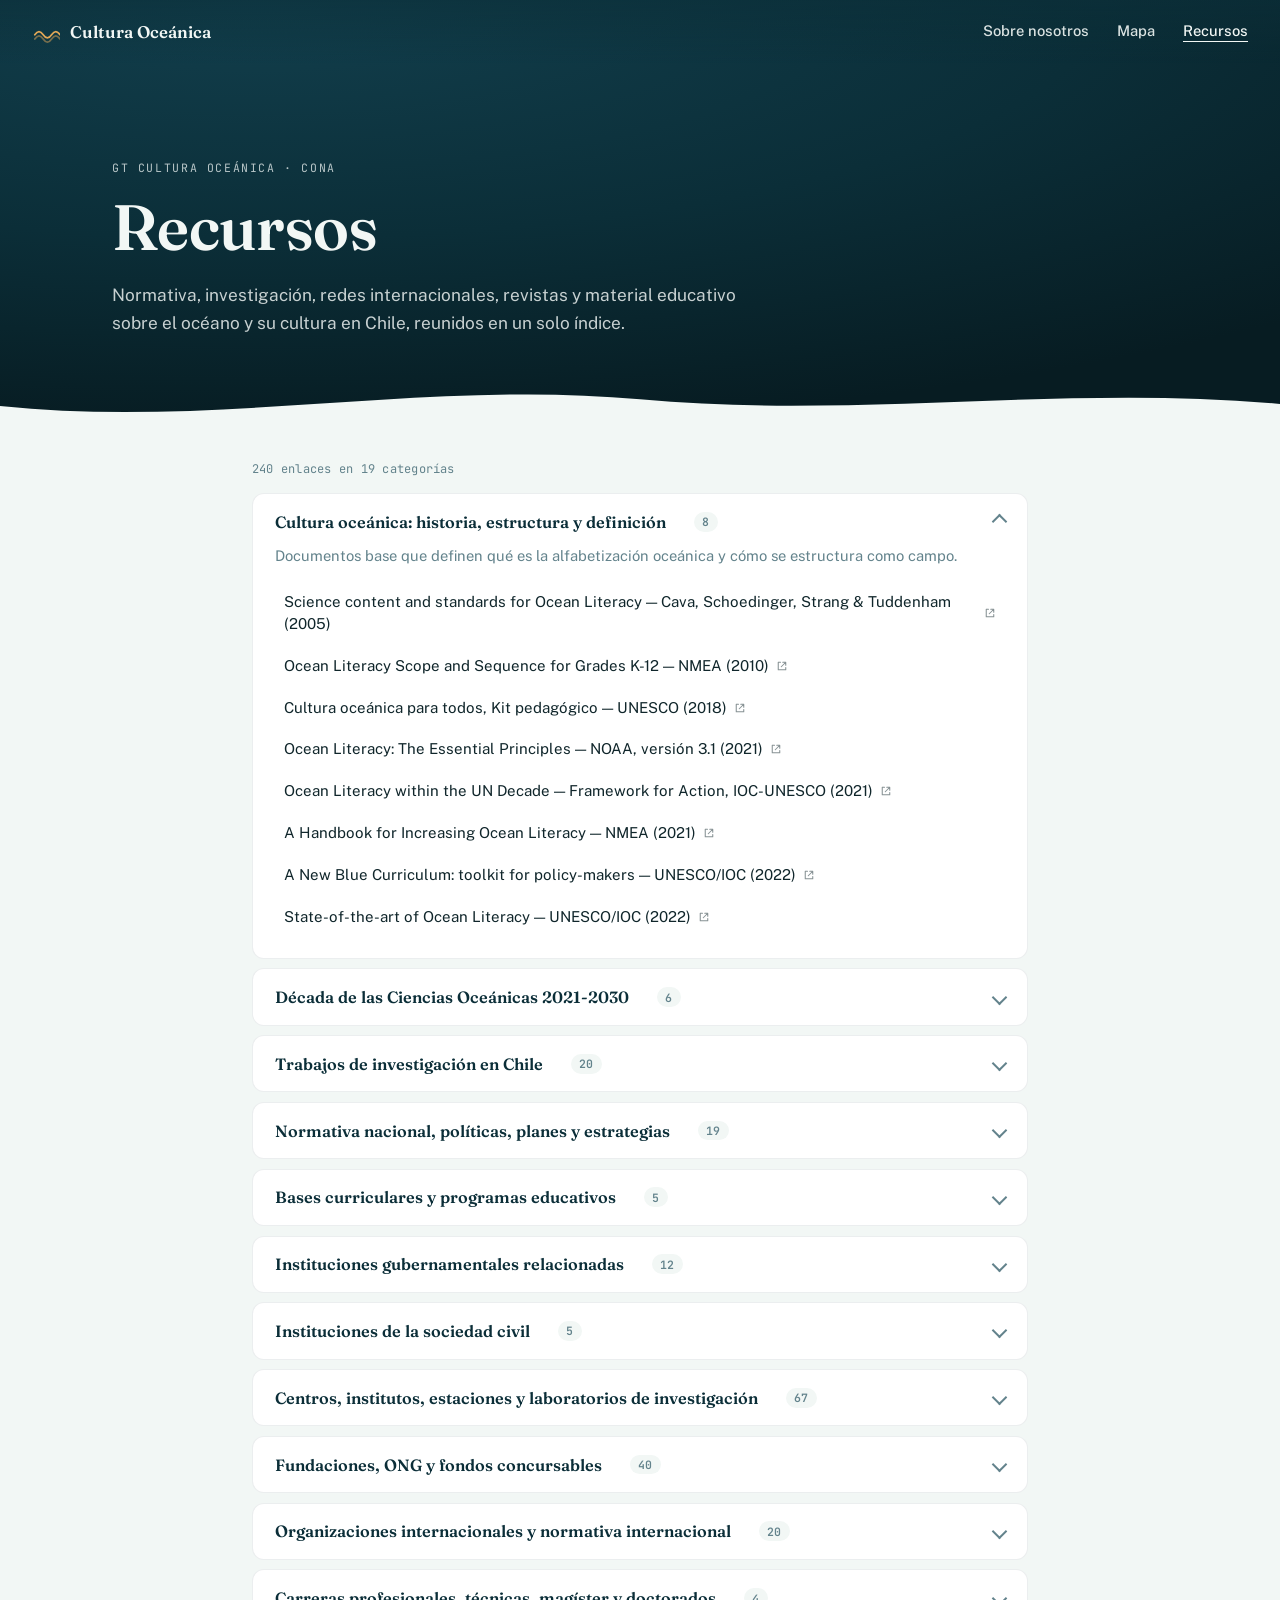
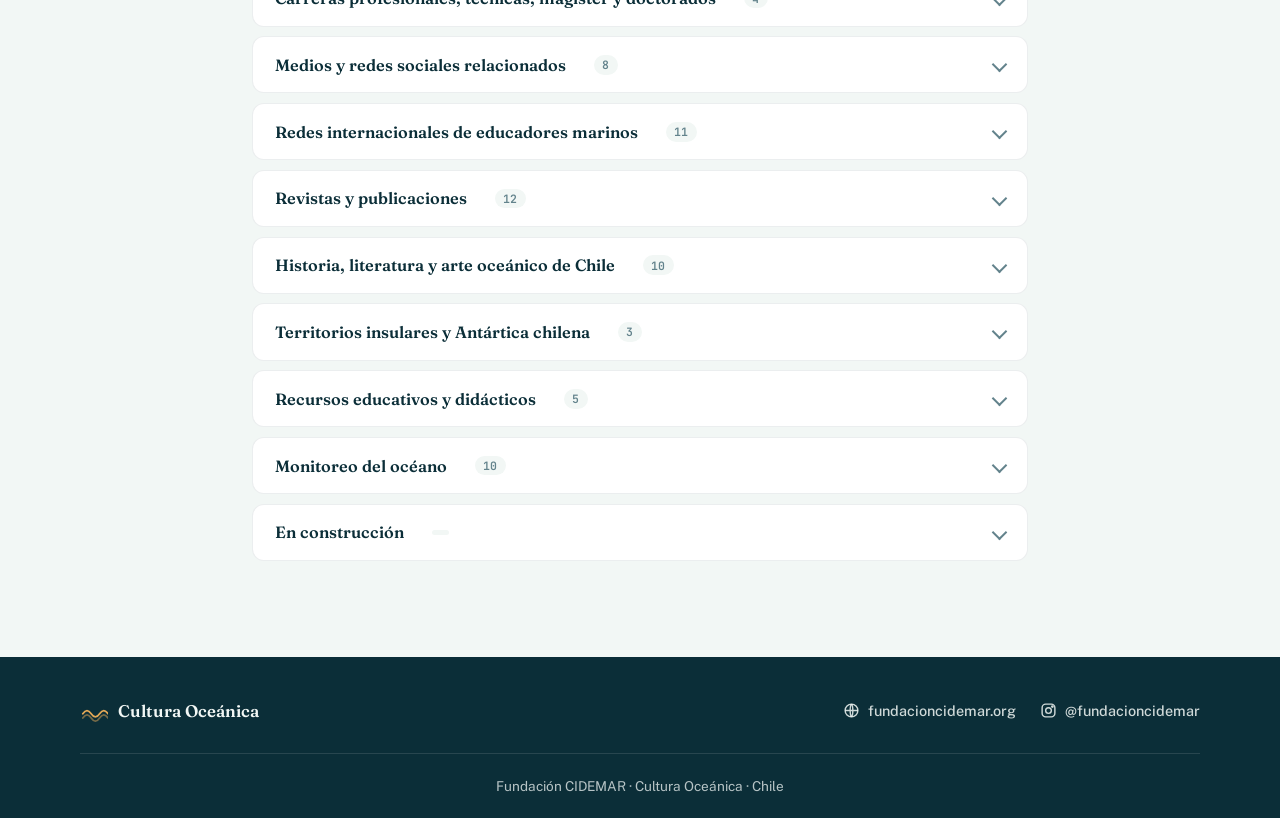
==== recursos.html @ d38fb7aa "agregar recursos y contacto" ====
<!DOCTYPE html>
<html lang="es">
<head>
<meta charset="UTF-8">
<meta name="viewport" content="width=device-width, initial-scale=1.0">
<title>Recursos de Cultura Oceánica · Fundación CIDEMAR</title>
<meta name="description" content="Índice de normativa, investigación, redes y material educativo sobre cultura oceánica en Chile, del Grupo de Trabajo Cultura Oceánica (GT COCEAN, CONA).">

<link rel="preconnect" href="https://fonts.googleapis.com">
<link rel="preconnect" href="https://fonts.gstatic.com" crossorigin>
<link href="https://fonts.googleapis.com/css2?family=Fraunces:opsz,wght@9..144,400;9..144,500;9..144,600;9..144,700&family=Public+Sans:wght@400;500;600;700&family=JetBrains+Mono:wght@500&display=swap" rel="stylesheet">

<link rel="stylesheet" href="style.css">
</head>
<body>

<header class="site-header" id="siteHeader">
  <a class="brand" href="index.html">
    <svg class="brand-mark" viewBox="0 0 40 40" aria-hidden="true">
      <path d="M4 24c4-6 8-6 12 0s8 6 12 0s8-6 12 0" fill="none" stroke="currentColor" stroke-width="2.5" stroke-linecap="round"/>
      <path d="M4 30c4-6 8-6 12 0s8 6 12 0s8-6 12 0" fill="none" stroke="currentColor" stroke-width="2.5" stroke-linecap="round" opacity="0.5"/>
    </svg>
    <span>Cultura Oceánica</span>
  </a>
  <nav class="site-nav">
    <a href="index.html#nosotros">Sobre nosotros</a>
    <a href="index.html#mapa">Mapa</a>
    <a href="recursos.html" class="is-active">Recursos</a>
  </nav>
</header>

<main>

  <section class="page-hero">
    <div class="page-hero-inner">
      <p class="eyebrow">GT Cultura Oceánica &middot; CONA</p>
      <h1>Recursos</h1>
      <p class="page-hero-lede">Normativa, investigación, redes internacionales, revistas y material
        educativo sobre el océano y su cultura en Chile, reunidos en un solo índice.</p>
    </div>
    <svg class="hero-wave hero-wave--small" viewBox="0 0 1440 90" preserveAspectRatio="none" aria-hidden="true">
      <path d="M0,48 C 240,82 480,8 720,38 C 960,68 1200,15 1440,45 L1440,90 L0,90 Z" fill="var(--color-foam)"/>
    </svg>
  </section>

  <section class="resources-body">
    <div class="resource-search-bar reveal">
      <svg viewBox="0 0 24 24" fill="none" stroke="currentColor" stroke-width="2" class="search-icon"><circle cx="11" cy="11" r="7"/><path d="M21 21l-4.3-4.3"/></svg>
      <input type="search" id="resourceSearch" placeholder="Busca por institución, tema o palabra clave&hellip;" aria-label="Buscar recursos">
    </div>
    <p class="resource-result-count" id="resultCount"></p>

    <div id="resourceList" class="resource-accordion"></div>

    <p class="resource-empty-state is-hidden" id="emptyState">
      No encontramos coincidencias. Prueba con otra palabra, o
      <a href="mailto:contacto@cidemar.org">sugiérenos un recurso</a>.
    </p>
  </section>

</main>

<footer class="site-footer">
  <div class="footer-inner">
    <a class="brand brand--footer" href="index.html">
      <svg class="brand-mark" viewBox="0 0 40 40" aria-hidden="true">
        <path d="M4 24c4-6 8-6 12 0s8 6 12 0s8-6 12 0" fill="none" stroke="currentColor" stroke-width="2.5" stroke-linecap="round"/>
        <path d="M4 30c4-6 8-6 12 0s8 6 12 0s8-6 12 0" fill="none" stroke="currentColor" stroke-width="2.5" stroke-linecap="round" opacity="0.5"/>
      </svg>
      <span>Cultura Oceánica</span>
    </a>
    <div class="footer-contact">
      <a href="https://www.fundacioncidemar.org/" target="_blank" rel="noopener">
        <svg viewBox="0 0 24 24" fill="none" stroke="currentColor" stroke-width="2"><circle cx="12" cy="12" r="9"/><path d="M3 12h18M12 3c2.5 2.7 2.5 15.3 0 18M12 3c-2.5 2.7-2.5 15.3 0 18"/></svg>
        fundacioncidemar.org
      </a>
      <a href="https://www.instagram.com/fundacioncidemar/" target="_blank" rel="noopener">
        <svg viewBox="0 0 24 24" fill="none" stroke="currentColor" stroke-width="2"><rect x="3" y="3" width="18" height="18" rx="5"/><circle cx="12" cy="12" r="4"/><circle cx="17.5" cy="6.5" r="1"/></svg>
        @fundacioncidemar
      </a>
    </div>
  </div>
  <p class="footer-copy">Fundación CIDEMAR &middot; Cultura Oceánica &middot; Chile</p>
</footer>

<script src="resources-data.js"></script>
<script src="recursos.js"></script>
</body>
</html>
---- style.css ----
/* ---------------------------------------------------
   Tokens
--------------------------------------------------- */
:root{
  --color-abyss: #0B2E38;
  --color-ocean: #12586E;
  --color-foam:  #F2F7F5;
  --color-kelp:  #3D7A5C;
  --color-sand:  #E3A857;
  --color-ink:   #10262B;
  --color-mist:  #63838C;

  --font-display: "Fraunces", Georgia, serif;
  --font-body: "Public Sans", -apple-system, sans-serif;
  --font-mono: "JetBrains Mono", monospace;

  --radius: 14px;
  --content-width: 1120px;
}

*{ box-sizing: border-box; }

html{ scroll-behavior: smooth; }
@media (prefers-reduced-motion: reduce){
  html{ scroll-behavior: auto; }
  *{ animation-duration: 0.01ms !important; animation-iteration-count: 1 !important; transition-duration: 0.01ms !important; }
}

body{
  margin: 0;
  font-family: var(--font-body);
  color: var(--color-ink);
  background: var(--color-foam);
  -webkit-font-smoothing: antialiased;
}

a{ color: inherit; }

h1, h2{
  font-family: var(--font-display);
  font-weight: 600;
  margin: 0;
  letter-spacing: -0.01em;
}

.eyebrow{
  font-family: var(--font-mono);
  font-size: 0.72rem;
  letter-spacing: 0.14em;
  text-transform: uppercase;
  color: rgba(242,247,245,0.75);
  margin: 0 0 0.75rem;
}
.eyebrow--dark{ color: var(--color-kelp); }

/* ---------------------------------------------------
   Header
--------------------------------------------------- */
.site-header{
  position: fixed;
  top: 0; left: 0; right: 0;
  z-index: 50;
  display: flex;
  align-items: center;
  justify-content: space-between;
  padding: 1.1rem 2rem;
  color: var(--color-foam);
  background: linear-gradient(to bottom, rgba(11,46,56,0.55), rgba(11,46,56,0));
  transition: background 0.3s ease, backdrop-filter 0.3s ease;
}
.site-header.is-scrolled{
  background: rgba(11,46,56,0.92);
  backdrop-filter: blur(6px);
}

.brand{
  display: flex;
  align-items: center;
  gap: 0.6rem;
  text-decoration: none;
  font-family: var(--font-display);
  font-weight: 600;
  font-size: 1.05rem;
}
.brand-mark{ width: 28px; height: 28px; color: var(--color-sand); }

.site-nav{ display: flex; gap: 1.75rem; }
.site-nav a{
  text-decoration: none;
  font-size: 0.92rem;
  font-weight: 500;
  opacity: 0.9;
  border-bottom: 1px solid transparent;
  padding-bottom: 2px;
  transition: border-color 0.2s ease;
}
.site-nav a:hover{ border-color: currentColor; }

/* ---------------------------------------------------
   Hero
--------------------------------------------------- */
.hero{
  position: relative;
  min-height: 92vh;
  display: flex;
  align-items: center;
  overflow: hidden;
  background: radial-gradient(ellipse 120% 90% at 20% 0%, #123f4d 0%, var(--color-abyss) 55%, #071c22 100%);
  color: var(--color-foam);
}

.hero-coastline{
  position: absolute;
  right: 6%;
  top: 0;
  height: 100%;
  width: 220px;
  color: rgba(242,247,245,0.14);
  pointer-events: none;
}
.hero-coastline svg{ width: 100%; height: 100%; }

.hero-content{
  position: relative;
  z-index: 2;
  max-width: 680px;
  padding: 6rem 6vw 8rem;
}

.hero h1{
  font-size: clamp(3rem, 8vw, 5.5rem);
  line-height: 0.98;
  margin-bottom: 1.5rem;
}

.hero-lede{
  font-size: 1.15rem;
  line-height: 1.6;
  color: rgba(242,247,245,0.82);
  max-width: 46ch;
  margin: 0 0 2.25rem;
}

.cta{
  display: inline-flex;
  align-items: center;
  gap: 0.6rem;
  background: var(--color-sand);
  color: var(--color-abyss);
  font-weight: 600;
  font-size: 0.98rem;
  text-decoration: none;
  padding: 0.85rem 1.4rem;
  border-radius: 999px;
  transition: transform 0.2s ease, box-shadow 0.2s ease;
}
.cta:hover{ transform: translateY(-2px); box-shadow: 0 10px 24px rgba(227,168,87,0.35); }
.cta svg{ transition: transform 0.2s ease; }
.cta:hover svg{ transform: translateY(2px); }

.cta--outline{
  background: transparent;
  color: var(--color-ocean);
  border: 1.5px solid rgba(18,88,110,0.35);
  box-shadow: none;
}
.cta--outline:hover{
  background: rgba(18,88,110,0.06);
  box-shadow: none;
}
.cta--outline svg{ transform: none; }
.cta--outline:hover svg{ transform: translateX(3px); }

.hero-wave{
  position: absolute;
  bottom: -1px;
  left: 0;
  width: 100%;
  height: 90px;
  z-index: 1;
}

/* ---------------------------------------------------
   About
--------------------------------------------------- */
.about{
  display: grid;
  grid-template-columns: 1.3fr 0.7fr;
  gap: 4rem;
  max-width: var(--content-width);
  margin: 0 auto;
  padding: 5rem 2rem 6rem;
  align-items: center;
}

.about-text h2{
  font-size: clamp(1.9rem, 3.4vw, 2.6rem);
  margin-bottom: 1.25rem;
  color: var(--color-abyss);
}
.about-text p{
  font-size: 1.02rem;
  line-height: 1.7;
  color: #33484D;
  max-width: 56ch;
  margin: 0 0 1.1rem;
}

.link-inline{
  display: inline-block;
  margin-top: 0.25rem;
  font-weight: 600;
  color: var(--color-ocean);
  text-decoration: underline;
  text-decoration-color: var(--color-sand);
  text-underline-offset: 4px;
}

.about-stats{
  display: flex;
  gap: 2.5rem;
  margin: 2.5rem 0 0;
}
.about-stats dt{
  font-family: var(--font-mono);
  font-size: 0.68rem;
  letter-spacing: 0.1em;
  text-transform: uppercase;
  color: var(--color-mist);
  margin-bottom: 0.35rem;
}
.about-stats dd{
  margin: 0;
  font-family: var(--font-display);
  font-size: 2.1rem;
  font-weight: 600;
  color: var(--color-kelp);
}

.about-graphic svg{ width: 100%; height: auto; max-height: 360px; }

/* ---------------------------------------------------
   Map section
--------------------------------------------------- */
.map-section{
  max-width: var(--content-width);
  margin: 0 auto;
  padding: 2rem 2rem 6rem;
}

.map-intro{ max-width: 60ch; margin-bottom: 2rem; }
.map-intro h2{
  font-size: clamp(1.9rem, 3.4vw, 2.6rem);
  color: var(--color-abyss);
  margin-bottom: 1rem;
}
.map-intro p{
  font-size: 1.02rem;
  line-height: 1.6;
  color: #33484D;
}

.legend{
  display: flex;
  flex-wrap: wrap;
  gap: 0.6rem;
  margin-bottom: 1.5rem;
}
.legend-chip{
  display: inline-flex;
  align-items: center;
  gap: 0.5rem;
  font-family: var(--font-mono);
  font-size: 0.75rem;
  letter-spacing: 0.03em;
  padding: 0.5rem 0.9rem;
  border-radius: 999px;
  border: 1px solid rgba(11,46,56,0.15);
  background: #fff;
  cursor: pointer;
  color: var(--color-ink);
  transition: opacity 0.2s ease, transform 0.15s ease;
}
.legend-chip:hover{ transform: translateY(-1px); }
.legend-chip.is-off{ opacity: 0.35; }
.legend-dot{
  width: 9px; height: 9px; border-radius: 50%;
  background: var(--dot-color, var(--color-ocean));
  flex-shrink: 0;
}

.map-wrap{
  position: relative;
  border-radius: var(--radius);
  overflow: hidden;
  box-shadow: 0 20px 50px rgba(11,46,56,0.14);
  border: 1px solid rgba(11,46,56,0.08);
}

#map{
  width: 100%;
  height: 62vh;
  min-height: 420px;
  background: #dfeaea;
}

.map-status{
  position: absolute;
  top: 1rem; left: 1rem;
  z-index: 400;
  margin: 0;
  background: rgba(255,255,255,0.95);
  padding: 0.5rem 0.9rem;
  border-radius: 8px;
  font-family: var(--font-mono);
  font-size: 0.78rem;
  color: var(--color-mist);
  box-shadow: 0 4px 12px rgba(0,0,0,0.08);
  pointer-events: none;
}
.map-status.is-hidden{ display: none; }
.map-status.is-error{ color: #A6432F; }

/* Custom markers */
.marker-dot{
  width: 16px; height: 16px;
  border-radius: 50%;
  border: 2.5px solid #fff;
  box-shadow: 0 1px 4px rgba(0,0,0,0.35);
}

/* Popups */
.leaflet-popup-content-wrapper{
  border-radius: 12px;
}
.leaflet-popup-content{ margin: 0.9rem 1rem; }
.org-popup{ font-family: var(--font-body); min-width: 200px; }
.org-popup h3{
  font-family: var(--font-display);
  font-size: 1.05rem;
  margin: 0 0 0.4rem;
  color: var(--color-abyss);
}
.org-tags{ display: flex; flex-wrap: wrap; gap: 0.35rem; margin-bottom: 0.55rem; }
.org-tag{
  font-family: var(--font-mono);
  font-size: 0.66rem;
  text-transform: uppercase;
  letter-spacing: 0.04em;
  background: var(--color-foam);
  color: var(--color-ocean);
  padding: 0.2rem 0.5rem;
  border-radius: 5px;
}
.org-note{
  font-size: 0.85rem;
  line-height: 1.5;
  color: #4A5F64;
  margin: 0 0 0.65rem;
}
.org-links{ display: flex; gap: 0.5rem; }
.org-link{
  display: inline-flex;
  align-items: center;
  gap: 0.3rem;
  font-size: 0.78rem;
  font-weight: 600;
  text-decoration: none;
  color: var(--color-ocean);
  background: rgba(18,88,110,0.08);
  padding: 0.35rem 0.6rem;
  border-radius: 999px;
}
.org-link svg{ width: 12px; height: 12px; }

/* ---------------------------------------------------
   Resources teaser
--------------------------------------------------- */
.resources-teaser{
  background: #E9F1EE;
  border-top: 1px solid rgba(11,46,56,0.06);
}
.resources-teaser-inner{
  max-width: var(--content-width);
  margin: 0 auto;
  padding: 3.5rem 2rem;
  display: flex;
  align-items: center;
  justify-content: space-between;
  gap: 2rem;
  flex-wrap: wrap;
}
.resources-teaser-text{ max-width: 56ch; }
.resources-teaser-text h2{
  font-size: clamp(1.6rem, 2.8vw, 2.1rem);
  color: var(--color-abyss);
  margin: 0.4rem 0 0.75rem;
}
.resources-teaser-text p{
  font-size: 1rem;
  line-height: 1.6;
  color: #33484D;
  margin: 0;
}

/* ---------------------------------------------------
   Footer
--------------------------------------------------- */
.site-footer{
  background: var(--color-abyss);
  color: rgba(242,247,245,0.75);
  padding: 2.5rem 2rem 1.5rem;
}
.footer-inner{
  max-width: var(--content-width);
  margin: 0 auto;
  display: flex;
  align-items: center;
  justify-content: space-between;
  gap: 1.5rem;
  flex-wrap: wrap;
  padding-bottom: 1.75rem;
  border-bottom: 1px solid rgba(242,247,245,0.12);
}
.brand--footer{ color: var(--color-foam); }
.footer-contact{
  display: flex;
  gap: 1.5rem;
  flex-wrap: wrap;
}
.footer-contact a{
  display: inline-flex;
  align-items: center;
  gap: 0.5rem;
  font-size: 0.9rem;
  font-weight: 500;
  text-decoration: none;
  color: rgba(242,247,245,0.85);
  transition: color 0.2s ease;
}
.footer-contact a:hover{ color: var(--color-sand); }
.footer-contact svg{ width: 17px; height: 17px; flex-shrink: 0; }
.footer-copy{
  text-align: center;
  font-size: 0.85rem;
  margin: 1.5rem 0 0;
}

/* ---------------------------------------------------
   Reveal on scroll
--------------------------------------------------- */
.reveal{
  opacity: 0;
  transform: translateY(18px);
  transition: opacity 0.6s ease, transform 0.6s ease;
}
.reveal.is-visible{
  opacity: 1;
  transform: translateY(0);
}

/* ---------------------------------------------------
   Responsive
--------------------------------------------------- */
@media (max-width: 860px){
  .about{ grid-template-columns: 1fr; }
  .about-graphic{ order: -1; max-width: 220px; margin: 0 auto; }
  .site-nav{ gap: 1rem; }
  .hero-content{ padding: 6rem 6vw 6rem; }
}

@media (max-width: 560px){
  .site-header{ padding: 1rem 1.25rem; }
  .brand span{ display: none; }
  .about, .map-section{ padding-left: 1.25rem; padding-right: 1.25rem; }
  .about-stats{ gap: 1.5rem; }
}

/* ---------------------------------------------------
   Recursos page — compact hero
--------------------------------------------------- */
.site-nav a.is-active{
  border-color: currentColor;
  opacity: 1;
}

.page-hero{
  position: relative;
  overflow: hidden;
  background: radial-gradient(ellipse 120% 100% at 20% 0%, #123f4d 0%, var(--color-abyss) 55%, #071c22 100%);
  color: var(--color-foam);
  padding-top: 7rem;
}
.page-hero-inner{
  max-width: var(--content-width);
  margin: 0 auto;
  padding: 3rem 2rem 6rem;
}
.page-hero h1{
  font-size: clamp(2.6rem, 6vw, 4rem);
  margin-bottom: 1rem;
}
.page-hero-lede{
  font-size: 1.08rem;
  line-height: 1.6;
  color: rgba(242,247,245,0.82);
  max-width: 58ch;
  margin: 0;
}
.hero-wave--small{ height: 60px; }

/* ---------------------------------------------------
   Recursos page — search + accordion
--------------------------------------------------- */
.resources-body{
  max-width: 840px;
  margin: 0 auto;
  padding: 0 2rem 6rem;
}

.resource-search-bar{
  display: flex;
  align-items: center;
  gap: 0.75rem;
  background: #fff;
  border: 1px solid rgba(11,46,56,0.12);
  border-radius: 999px;
  padding: 0.9rem 1.25rem;
  margin-top: -2.75rem;
  box-shadow: 0 16px 34px rgba(11,46,56,0.14);
  position: relative;
  z-index: 2;
}
.search-icon{ width: 18px; height: 18px; color: var(--color-mist); flex-shrink: 0; }
.resource-search-bar input{
  border: none;
  outline: none;
  font-family: var(--font-body);
  font-size: 1rem;
  width: 100%;
  background: transparent;
  color: var(--color-ink);
}
.resource-search-bar input::placeholder{ color: var(--color-mist); }

.resource-result-count{
  font-family: var(--font-mono);
  font-size: 0.75rem;
  color: var(--color-mist);
  margin: 1.25rem 0 1rem;
  letter-spacing: 0.02em;
}

.resource-accordion{ display: flex; flex-direction: column; gap: 0.6rem; }

.resource-category{
  background: #fff;
  border: 1px solid rgba(11,46,56,0.08);
  border-radius: 12px;
  overflow: hidden;
}

.resource-category summary{
  display: flex;
  align-items: center;
  justify-content: space-between;
  gap: 1rem;
  padding: 1.1rem 1.35rem;
  cursor: pointer;
  list-style: none;
  font-family: var(--font-display);
  font-weight: 600;
  font-size: 1.02rem;
  color: var(--color-abyss);
}
.resource-category summary::-webkit-details-marker{ display: none; }
.resource-category summary::after{
  content: '';
  width: 9px;
  height: 9px;
  border-right: 2px solid var(--color-mist);
  border-bottom: 2px solid var(--color-mist);
  transform: rotate(45deg);
  transition: transform 0.2s ease;
  flex-shrink: 0;
}
.resource-category[open] summary::after{ transform: rotate(-135deg); }

.resource-category-count{
  font-family: var(--font-mono);
  font-size: 0.72rem;
  color: var(--color-mist);
  background: var(--color-foam);
  padding: 0.15rem 0.55rem;
  border-radius: 999px;
  margin-right: auto;
  margin-left: 0.75rem;
}

.resource-category-body{
  padding: 0 1.35rem 1.35rem;
}
.resource-category-intro{
  font-size: 0.92rem;
  line-height: 1.55;
  color: var(--color-mist);
  margin: -0.25rem 0 0.9rem;
}

.resource-list{
  list-style: none;
  margin: 0;
  padding: 0;
  display: flex;
  flex-direction: column;
  gap: 0.15rem;
}
.resource-item a, .resource-item-text{
  display: flex;
  align-items: baseline;
  gap: 0.4rem;
  padding: 0.55rem 0.6rem;
  border-radius: 8px;
  font-size: 0.94rem;
  line-height: 1.45;
  color: var(--color-ink);
  text-decoration: none;
}
.resource-item a{ transition: background 0.15s ease; }
.resource-item a:hover{ background: var(--color-foam); color: var(--color-ocean); }
.resource-item a svg{ flex-shrink: 0; opacity: 0.5; align-self: center; }
.resource-item-text{ color: var(--color-mist); font-style: italic; }

.resource-empty-note{
  font-size: 0.92rem;
  line-height: 1.6;
  color: var(--color-mist);
  margin: 0;
  padding: 0.4rem 0.6rem 0.2rem;
}

.resource-empty-state{
  text-align: center;
  color: var(--color-mist);
  font-size: 0.95rem;
  padding: 2.5rem 1rem;
}
.resource-empty-state a{ color: var(--color-ocean); font-weight: 600; }
.resource-empty-state.is-hidden{ display: none; }

@media (max-width: 560px){
  .resources-body{ padding-left: 1.25rem; padding-right: 1.25rem; }
  .page-hero-inner{ padding-left: 1.25rem; padding-right: 1.25rem; }
  .resource-category-count{ margin-left: 0.5rem; }
}
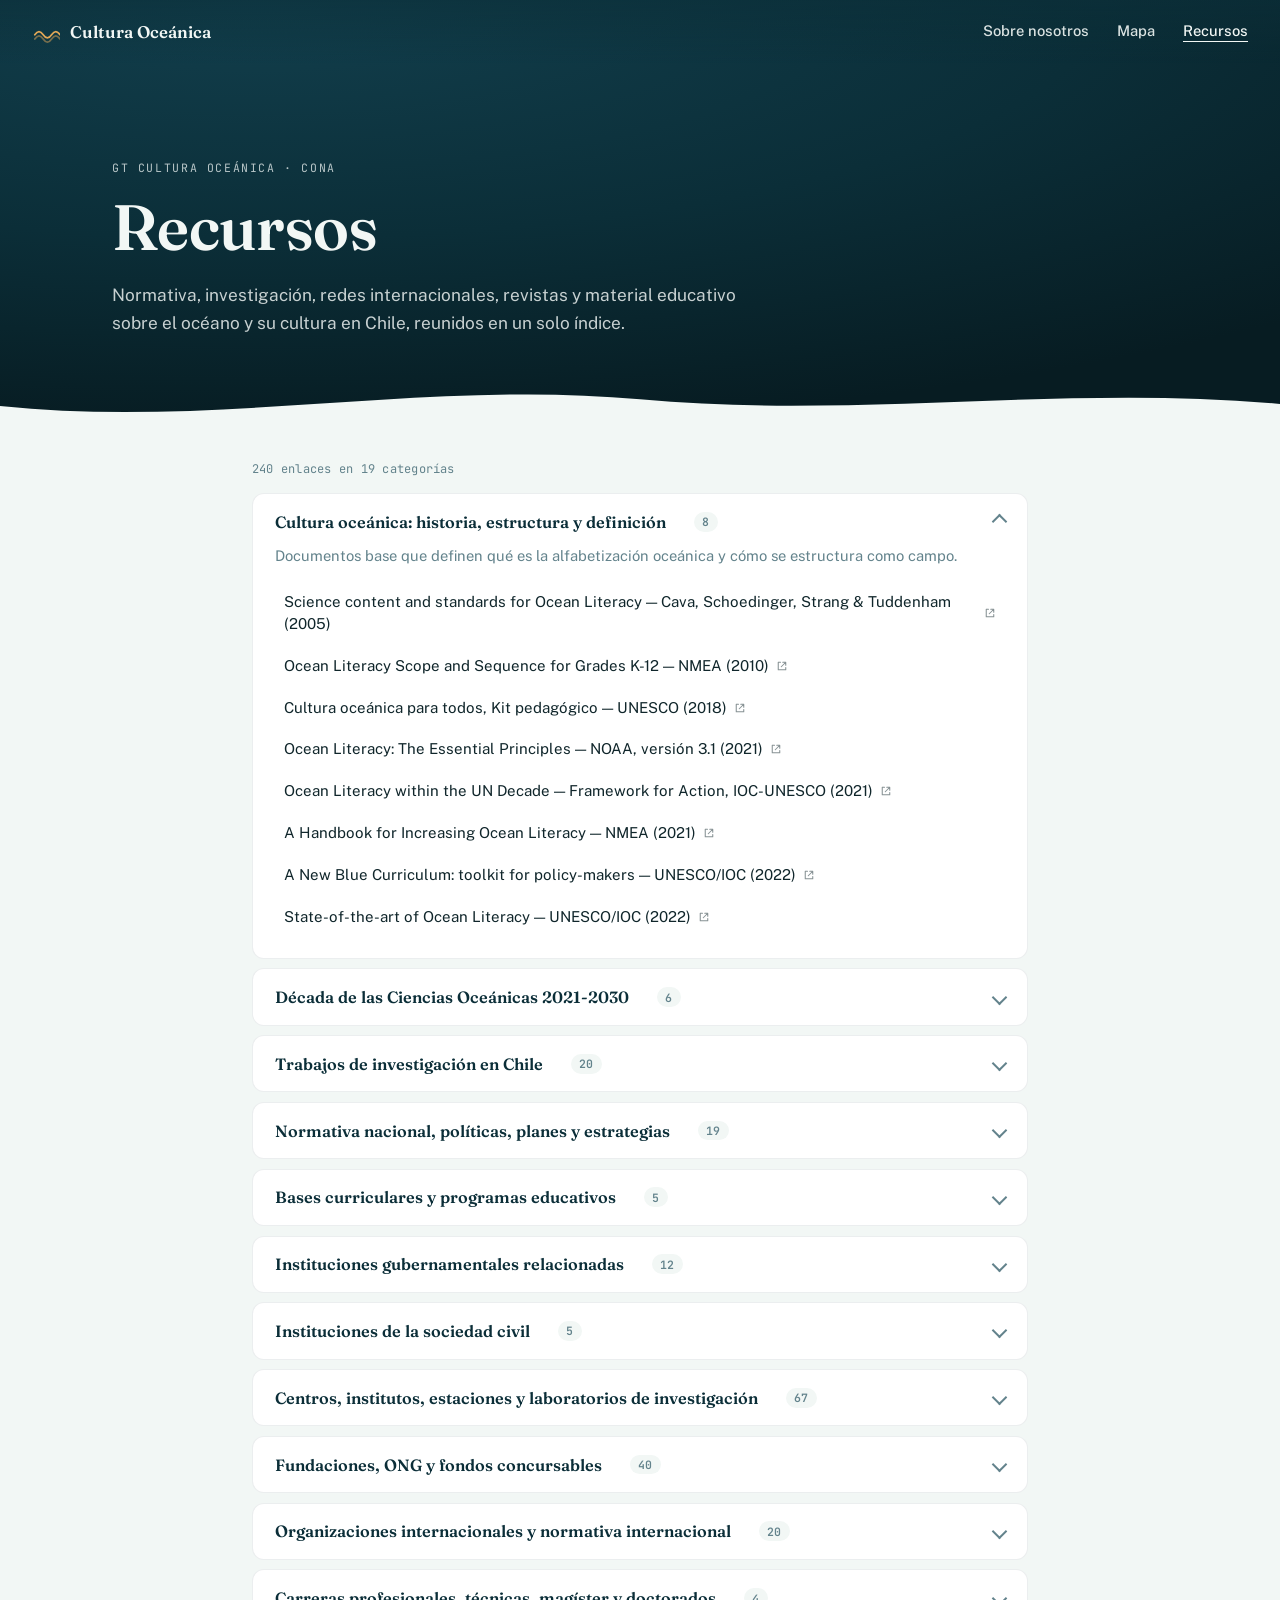
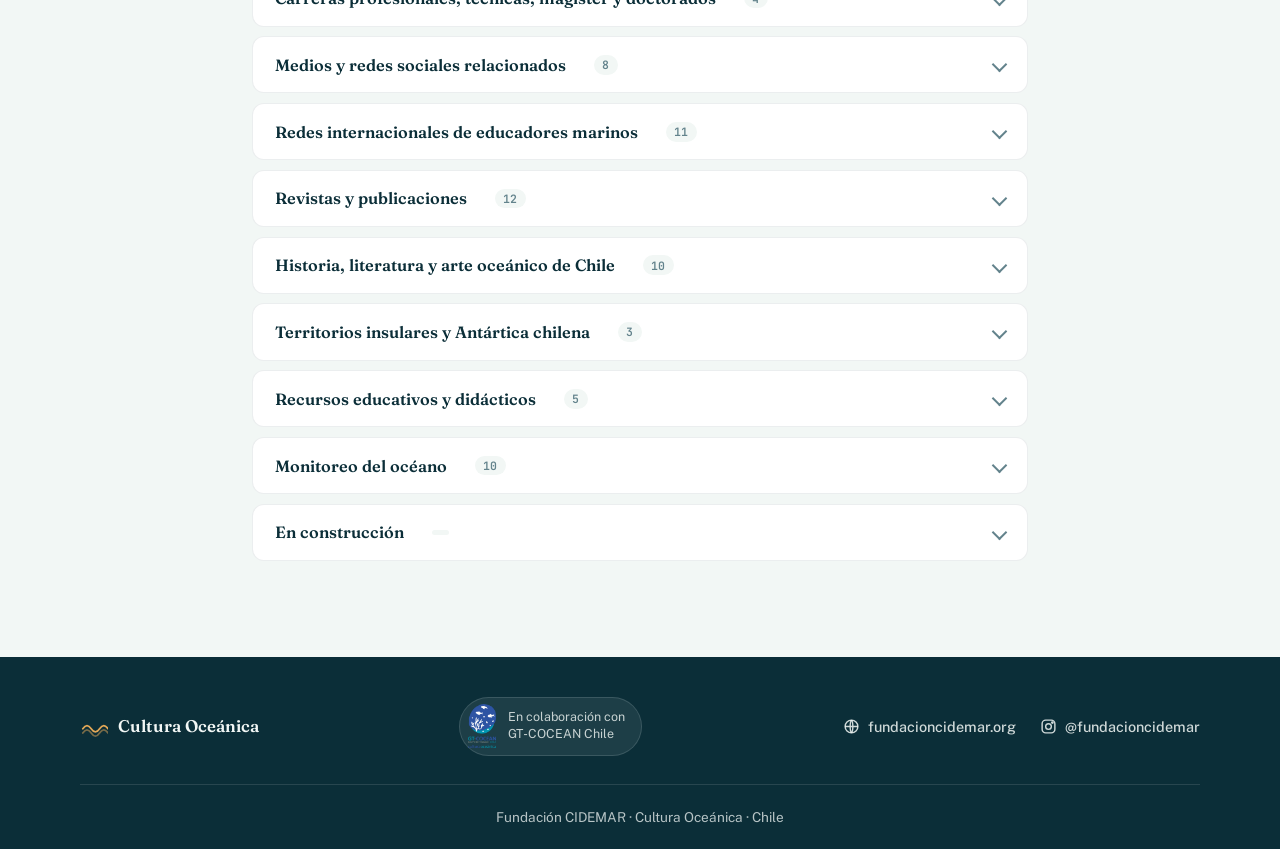
==== commit ce1c8672: "agregar el logo y los principios oceanicos" ====
--- a/recursos.html
+++ b/recursos.html
@@ -13,6 +13,14 @@
 <link rel="stylesheet" href="style.css">
 </head>
 <body>
+
+<div class="sea-critters" aria-hidden="true">
+  <img class="critter critter--lontra" src="images/lontra.png" alt="" loading="lazy" width="500" height="357">
+  <img class="critter critter--delfin" src="images/delfin.png" alt="" loading="lazy" width="500" height="342">
+  <img class="critter critter--medusa" src="images/medusa.png" alt="" loading="lazy" width="348" height="500">
+  <img class="critter critter--seal" src="images/seal.png" alt="" loading="lazy" width="500" height="341">
+</div>
+
 
 <header class="site-header" id="siteHeader">
   <a class="brand" href="index.html">
@@ -69,6 +77,12 @@
       </svg>
       <span>Cultura Oceánica</span>
     </a>
+
+    <div class="footer-partner">
+      <img src="images/gt-cocean-logo.png" alt="GT-COCEAN · Grupo de Trabajo Cultura Oceánica Chile" width="192" height="300">
+      <span>En colaboración con<br>GT&#8209;COCEAN Chile</span>
+    </div>
+
     <div class="footer-contact">
       <a href="https://www.fundacioncidemar.org/" target="_blank" rel="noopener">
         <svg viewBox="0 0 24 24" fill="none" stroke="currentColor" stroke-width="2"><circle cx="12" cy="12" r="9"/><path d="M3 12h18M12 3c2.5 2.7 2.5 15.3 0 18M12 3c-2.5 2.7-2.5 15.3 0 18"/></svg>
@@ -86,4 +100,4 @@
 <script src="resources-data.js"></script>
 <script src="recursos.js"></script>
 </body>
-</html>
+</html>
--- a/style.css
+++ b/style.css
@@ -404,8 +404,91 @@
 }
 
 /* ---------------------------------------------------
-   Footer
---------------------------------------------------- */
+   7 principles of Ocean Literacy
+--------------------------------------------------- */
+.principles{
+  max-width: var(--content-width);
+  margin: 0 auto;
+  padding: 1rem 2rem 6rem;
+}
+
+.principles-intro{
+  max-width: 640px;
+  margin: 0 auto 3rem;
+  text-align: center;
+}
+.principles-intro h2{
+  font-size: clamp(1.9rem, 3.4vw, 2.6rem);
+  color: var(--color-abyss);
+}
+
+.principles-grid{
+  display: flex;
+  flex-wrap: wrap;
+  justify-content: center;
+  gap: 2.5rem 2rem;
+}
+
+.principle-card{
+  display: flex;
+  flex-direction: column;
+  align-items: center;
+  text-align: center;
+  width: 220px;
+}
+.principle-card img{
+  width: 112px;
+  height: 112px;
+  margin-bottom: 1rem;
+}
+.principle-card p{
+  font-size: 0.92rem;
+  line-height: 1.55;
+  color: #33484D;
+  margin: 0;
+}
+.principle-number{
+  display: inline-flex;
+  align-items: center;
+  justify-content: center;
+  width: 20px;
+  height: 20px;
+  margin-right: 0.35rem;
+  border-radius: 50%;
+  background: var(--color-kelp);
+  color: #fff;
+  font-family: var(--font-mono);
+  font-size: 0.68rem;
+  font-weight: 500;
+  transform: translateY(-1px);
+}
+
+/* ---------------------------------------------------
+   Footer partner badge (GT-COCEAN)
+--------------------------------------------------- */
+.footer-partner{
+  display: flex;
+  align-items: center;
+  gap: 0.75rem;
+  background: rgba(242,247,245,0.08);
+  border: 1px solid rgba(242,247,245,0.14);
+  border-radius: 999px;
+  padding: 0.4rem 1rem 0.4rem 0.5rem;
+}
+.footer-partner img{
+  height: 44px;
+  width: auto;
+  flex-shrink: 0;
+}
+.footer-partner span{
+  font-size: 0.78rem;
+  line-height: 1.35;
+  color: rgba(242,247,245,0.8);
+}
+
+@media (max-width: 860px){
+  .footer-inner{ flex-direction: column; align-items: flex-start; }
+}
 .site-footer{
   background: var(--color-abyss);
   color: rgba(242,247,245,0.75);
@@ -472,8 +555,64 @@
 @media (max-width: 560px){
   .site-header{ padding: 1rem 1.25rem; }
   .brand span{ display: none; }
-  .about, .map-section{ padding-left: 1.25rem; padding-right: 1.25rem; }
+  .about, .map-section, .principles{ padding-left: 1.25rem; padding-right: 1.25rem; }
   .about-stats{ gap: 1.5rem; }
+  .principle-card{ width: 148px; }
+  .principle-card img{ width: 88px; height: 88px; }
+}
+
+/* ---------------------------------------------------
+   Side critters — decorative, large-viewport only
+--------------------------------------------------- */
+.sea-critters{
+  display: none;
+}
+
+@media (min-width: 1500px){
+  .sea-critters{ display: block; }
+
+  .critter{
+    position: fixed;
+    z-index: 3;
+    pointer-events: none;
+    object-fit: contain;
+    filter: drop-shadow(0 10px 18px rgba(11,46,56,0.18));
+  }
+
+  /* Each width/height pair matches the image's real ratio exactly,
+     so the browser never has to guess and stretch it. */
+  .critter--lontra{
+    left: 1.8vw;
+    top: 14vh;
+    width: 108px;
+    height: 77px;
+  }
+  .critter--delfin{
+    right: 1.8vw;
+    top: 30vh;
+    width: 128px;
+    height: 88px;
+  }
+  .critter--medusa{
+    left: 2vw;
+    top: 54vh;
+    width: 92px;
+    height: 132px;
+  }
+  .critter--seal{
+    right: 1.6vw;
+    bottom: 5vh;
+    width: 140px;
+    height: 96px;
+  }
+}
+
+/* Extra breathing room once the viewport is wide enough for bigger creatures */
+@media (min-width: 1760px){
+  .critter--lontra{ width: 128px; height: 91px; left: 2.4vw; }
+  .critter--delfin{ width: 150px; height: 103px; right: 2.4vw; }
+  .critter--medusa{ width: 108px; height: 155px; left: 2.6vw; }
+  .critter--seal{ width: 164px; height: 112px; right: 2.2vw; }
 }
 
 /* ---------------------------------------------------
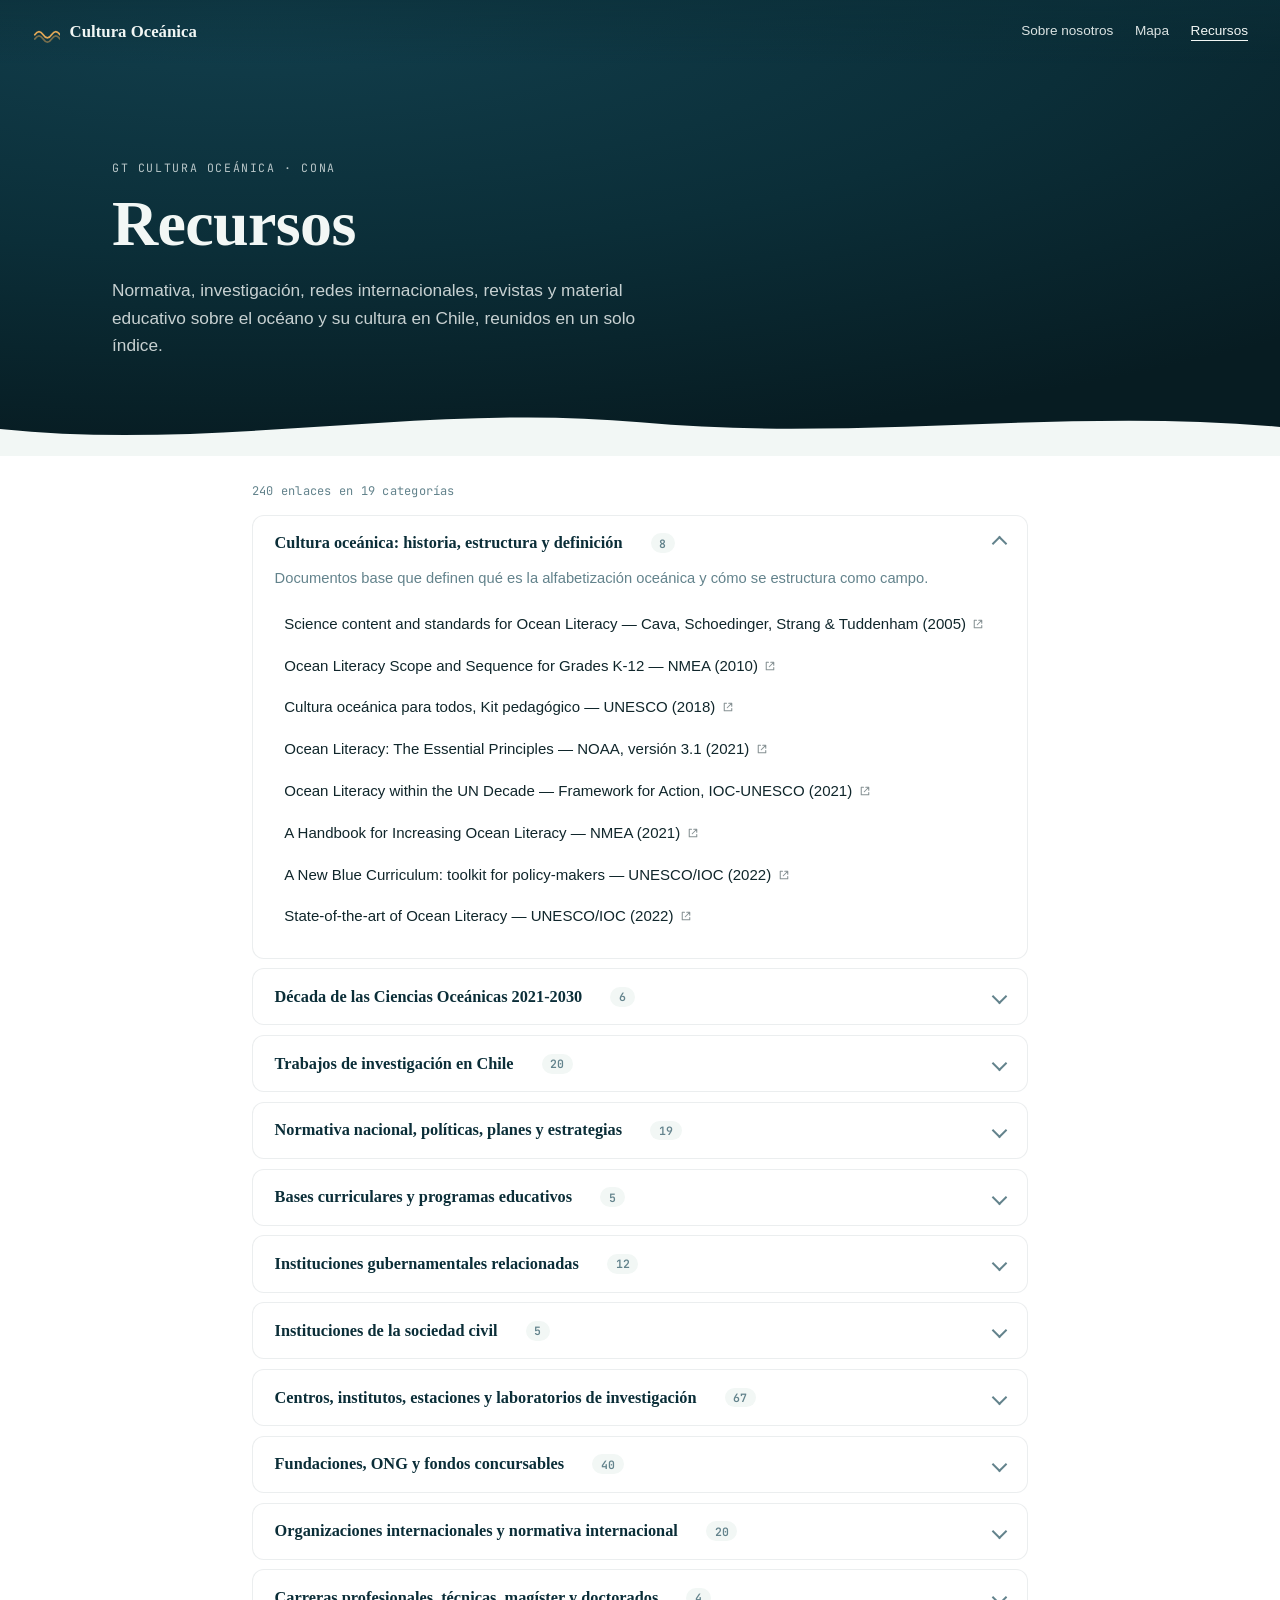
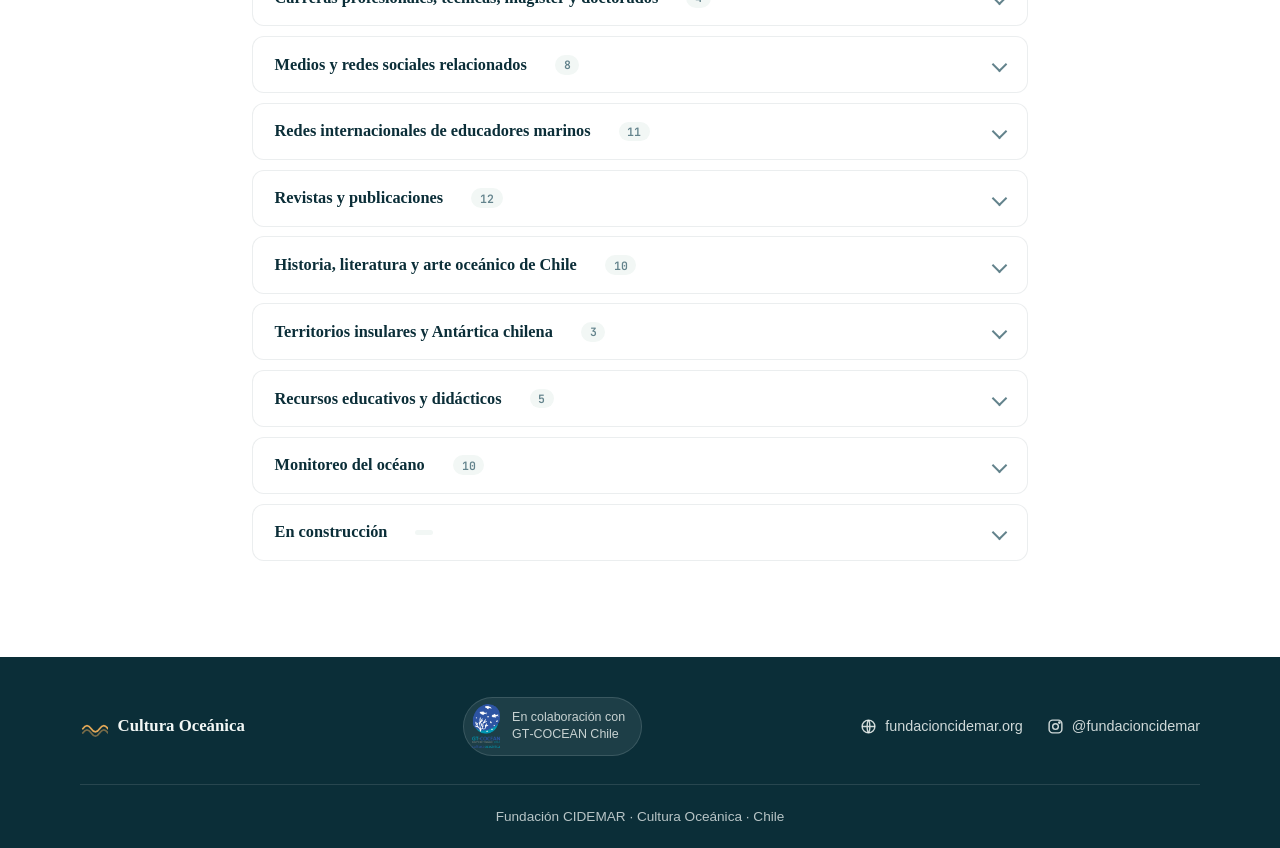
==== commit b4de703f: "renove about us Add header of ocean water Change fonts remove eyebrows" ====
--- a/recursos.html
+++ b/recursos.html
@@ -8,7 +8,7 @@
 
 <link rel="preconnect" href="https://fonts.googleapis.com">
 <link rel="preconnect" href="https://fonts.gstatic.com" crossorigin>
-<link href="https://fonts.googleapis.com/css2?family=Fraunces:opsz,wght@9..144,400;9..144,500;9..144,600;9..144,700&family=Public+Sans:wght@400;500;600;700&family=JetBrains+Mono:wght@500&display=swap" rel="stylesheet">
+<link href="https://fonts.googleapis.com/css2?family=JetBrains+Mono:wght@500&display=swap" rel="stylesheet">
 
 <link rel="stylesheet" href="style.css">
 </head>
--- a/style.css
+++ b/style.css
@@ -1,6 +1,46 @@
-/* ---------------------------------------------------
-   Tokens
---------------------------------------------------- */
+@font-face{
+  font-family: "Nourd";
+  src: url("fonts/nourd-light.ttf") format("truetype");
+  font-weight: 300;
+  font-style: normal;
+  font-display: swap;
+}
+@font-face{
+  font-family: "Nourd";
+  src: url("fonts/nourd-regular.ttf") format("truetype");
+  font-weight: 400;
+  font-style: normal;
+  font-display: swap;
+}
+@font-face{
+  font-family: "Nourd";
+  src: url("fonts/nourd-medium.ttf") format("truetype");
+  font-weight: 500;
+  font-style: normal;
+  font-display: swap;
+}
+@font-face{
+  font-family: "Nourd";
+  src: url("fonts/nourd-semibold.ttf") format("truetype");
+  font-weight: 600;
+  font-style: normal;
+  font-display: swap;
+}
+@font-face{
+  font-family: "Nourd";
+  src: url("fonts/nourd-bold.ttf") format("truetype");
+  font-weight: 700;
+  font-style: normal;
+  font-display: swap;
+}
+@font-face{
+  font-family: "Nourd";
+  src: url("fonts/nourd-heavy.ttf") format("truetype");
+  font-weight: 800;
+  font-style: normal;
+  font-display: swap;
+}
+
 :root{
   --color-abyss: #0B2E38;
   --color-ocean: #12586E;
@@ -10,8 +50,8 @@
   --color-ink:   #10262B;
   --color-mist:  #63838C;
 
-  --font-display: "Fraunces", Georgia, serif;
-  --font-body: "Public Sans", -apple-system, sans-serif;
+  --font-display: "Nourd", Georgia, serif;
+  --font-body: "Nourd", -apple-system, sans-serif;
   --font-mono: "JetBrains Mono", monospace;
 
   --radius: 14px;
@@ -30,7 +70,7 @@
   margin: 0;
   font-family: var(--font-body);
   color: var(--color-ink);
-  background: var(--color-foam);
+  background: #ffffff;
   -webkit-font-smoothing: antialiased;
 }
 
@@ -62,6 +102,8 @@
   z-index: 50;
   display: flex;
   align-items: center;
+  flex-wrap: wrap;
+  row-gap: 0.6rem;
   justify-content: space-between;
   padding: 1.1rem 2rem;
   color: var(--color-foam);
@@ -82,13 +124,34 @@
   font-weight: 600;
   font-size: 1.05rem;
 }
-.brand-mark{ width: 28px; height: 28px; color: var(--color-sand); }
-
-.site-nav{ display: flex; gap: 1.75rem; }
+.brand-mark{ width: 28px; height: 28px; color: var(--color-sand); flex-shrink: 0; }
+
+.brand-text{
+  display: flex;
+  flex-direction: column;
+  gap: 0.15rem;
+  line-height: 1.1;
+}
+.brand-kicker{
+  font-family: var(--font-mono);
+  font-size: 0.58rem;
+  font-weight: 500;
+  letter-spacing: 0.03em;
+  text-transform: none;
+  opacity: 0.78;
+  white-space: nowrap;
+  margin-left: 1cm;
+}
+.brand-title{
+  white-space: nowrap;
+}
+
+.site-nav{ display: flex; align-items: center; flex-wrap: wrap; gap: 1.1rem 1.35rem; justify-content: flex-end; }
 .site-nav a{
   text-decoration: none;
-  font-size: 0.92rem;
+  font-size: 0.85rem;
   font-weight: 500;
+  white-space: nowrap;
   opacity: 0.9;
   border-bottom: 1px solid transparent;
   padding-bottom: 2px;
@@ -104,27 +167,23 @@
   min-height: 92vh;
   display: flex;
   align-items: center;
+  justify-content: center;
   overflow: hidden;
-  background: radial-gradient(ellipse 120% 90% at 20% 0%, #123f4d 0%, var(--color-abyss) 55%, #071c22 100%);
+  background:
+    linear-gradient(180deg, rgba(7,20,25,0.55) 0%, rgba(7,20,25,0.72) 55%, rgba(7,20,25,0.88) 100%),
+    url("images/hero-underwater.jpg");
+  background-size: cover;
+  background-position: center;
   color: var(--color-foam);
 }
-
-.hero-coastline{
-  position: absolute;
-  right: 6%;
-  top: 0;
-  height: 100%;
-  width: 220px;
-  color: rgba(242,247,245,0.14);
-  pointer-events: none;
-}
-.hero-coastline svg{ width: 100%; height: 100%; }
 
 .hero-content{
   position: relative;
   z-index: 2;
-  max-width: 680px;
+  max-width: 800px;
   padding: 6rem 6vw 8rem;
+  text-align: center;
+  margin: 0 auto;
 }
 
 .hero h1{
@@ -138,7 +197,7 @@
   line-height: 1.6;
   color: rgba(242,247,245,0.82);
   max-width: 46ch;
-  margin: 0 0 2.25rem;
+  margin: 0 auto 2.25rem;
 }
 
 .cta{
@@ -180,64 +239,6 @@
   z-index: 1;
 }
 
-/* ---------------------------------------------------
-   About
---------------------------------------------------- */
-.about{
-  display: grid;
-  grid-template-columns: 1.3fr 0.7fr;
-  gap: 4rem;
-  max-width: var(--content-width);
-  margin: 0 auto;
-  padding: 5rem 2rem 6rem;
-  align-items: center;
-}
-
-.about-text h2{
-  font-size: clamp(1.9rem, 3.4vw, 2.6rem);
-  margin-bottom: 1.25rem;
-  color: var(--color-abyss);
-}
-.about-text p{
-  font-size: 1.02rem;
-  line-height: 1.7;
-  color: #33484D;
-  max-width: 56ch;
-  margin: 0 0 1.1rem;
-}
-
-.link-inline{
-  display: inline-block;
-  margin-top: 0.25rem;
-  font-weight: 600;
-  color: var(--color-ocean);
-  text-decoration: underline;
-  text-decoration-color: var(--color-sand);
-  text-underline-offset: 4px;
-}
-
-.about-stats{
-  display: flex;
-  gap: 2.5rem;
-  margin: 2.5rem 0 0;
-}
-.about-stats dt{
-  font-family: var(--font-mono);
-  font-size: 0.68rem;
-  letter-spacing: 0.1em;
-  text-transform: uppercase;
-  color: var(--color-mist);
-  margin-bottom: 0.35rem;
-}
-.about-stats dd{
-  margin: 0;
-  font-family: var(--font-display);
-  font-size: 2.1rem;
-  font-weight: 600;
-  color: var(--color-kelp);
-}
-
-.about-graphic svg{ width: 100%; height: auto; max-height: 360px; }
 
 /* ---------------------------------------------------
    Map section
@@ -584,26 +585,26 @@
   .critter--lontra{
     left: 1.8vw;
     top: 14vh;
-    width: 108px;
-    height: 77px;
+    width: 216px;
+    height: 154px;
   }
   .critter--delfin{
     right: 1.8vw;
     top: 30vh;
-    width: 128px;
-    height: 88px;
+    width: 256px;
+    height: 172px;
   }
   .critter--medusa{
     left: 2vw;
     top: 54vh;
-    width: 92px;
-    height: 132px;
+    width: 184px;
+    height: 264px;
   }
   .critter--seal{
     right: 1.6vw;
     bottom: 5vh;
-    width: 140px;
-    height: 96px;
+    width: 280px;
+    height: 192px;
   }
 }
 
@@ -791,4 +792,301 @@
   .resources-body{ padding-left: 1.25rem; padding-right: 1.25rem; }
   .page-hero-inner{ padding-left: 1.25rem; padding-right: 1.25rem; }
   .resource-category-count{ margin-left: 0.5rem; }
+}
+/* ==========================================
+   Portal Cultura Oceánica
+========================================== */
+
+.ocean-portal{
+    max-width:1200px;
+    margin:0 auto;
+    padding:2rem;
+    padding-bottom:5rem;
+    display:flex;
+    align-items:center;
+    justify-content:space-between;
+    gap:4rem;
+}
+
+.portal-video{
+    flex:0 0 240px;
+}
+
+.portal-video iframe{
+    width:240px;
+    height:427px;
+    border:none;
+    border-radius:16px;
+    box-shadow:0 18px 40px rgba(0,0,0,.15);
+}
+
+.portal-text{
+    flex:1;
+}
+
+.portal-text h2{
+    color:var(--color-abyss);
+    font-size:clamp(1.9rem, 3.4vw, 2.6rem);
+    margin-bottom:1rem;
+}
+
+.portal-highlight{
+    font-weight:700;
+    font-size:1.05rem;
+    line-height:1.7;
+    color:var(--color-abyss);
+    margin-bottom:1.2rem;
+}
+
+.portal-text p{
+    color:#33484D;
+    line-height:1.7;
+    font-size:1rem;
+}
+
+.portal-logo{
+    flex:0 0 220px;
+    display:flex;
+    justify-content:center;
+    align-items:center;
+}
+
+.portal-logo img{
+    width:200px;
+    max-width:100%;
+    height:auto;
+}
+
+@media (max-width:980px){
+    .ocean-portal{
+        flex-direction:column;
+        text-align:center;
+        gap:2rem;
+    }
+
+    .portal-video iframe{
+        width:240px;
+        height:427px;
+    }
+
+    .portal-logo{
+        flex:auto;
+        order:-1;
+    }
+}
+
+/* ==========================================
+   ¿Por qué nace el Grupo de Trabajo?
+========================================== */
+
+.why-group{
+    background:#ffffff;
+    padding:5rem 2rem;
+}
+
+.why-group-content{
+    max-width:900px;
+    margin:0 auto;
+    text-align:center;
+}
+
+.why-group h2{
+    color:var(--color-abyss);
+    font-size:clamp(1.9rem, 3.4vw, 2.6rem);
+    margin-bottom:1.5rem;
+}
+
+.why-group p{
+    font-size:1.05rem;
+    line-height:1.9;
+    color:#33484D;
+    text-align:justify;
+}
+
+.why-group-logo{
+    margin-top:3rem;
+    display:flex;
+    justify-content:center;
+    align-items:center;
+}
+
+.why-group-logo img{
+    width:571px;
+    max-width:100%;
+    height:auto;
+}
+
+
+/* ==========================================
+   Members
+========================================== */
+
+.members{
+    max-width: var(--content-width);
+    margin: 0 auto;
+    padding: 5rem 2rem 6rem;
+}
+
+.members-header{
+    text-align:center;
+    margin-bottom:3rem;
+}
+
+.members-header h2{
+    color:var(--color-abyss);
+    font-size:clamp(1.9rem, 3.4vw, 2.6rem);
+}
+
+.members-grid{
+    display:grid;
+    grid-template-columns:repeat(3,1fr);
+    gap:3rem 2rem;
+}
+
+.member-card{
+    text-align:center;
+}
+
+.member-card img{
+    width:220px;
+    height:220px;
+    object-fit:cover;
+    border-radius:16px;
+    border:5px solid #fff;
+    box-shadow:0 12px 28px rgba(11,46,56,.14);
+    transition:transform .25s ease,
+               box-shadow .25s ease;
+}
+
+.member-card img:hover{
+    transform:translateY(-6px);
+    box-shadow:0 18px 36px rgba(11,46,56,.20);
+}
+
+.member-card h3{
+    margin-top:1rem;
+    font-family:var(--font-display);
+    font-size:1.25rem;
+    font-weight:600;
+    color:var(--color-abyss);
+    letter-spacing:-0.01em;
+}
+
+@media (max-width:900px){
+    .members-grid{
+        grid-template-columns:repeat(2,1fr);
+    }
+}
+
+@media (max-width:600px){
+    .members-grid{
+        grid-template-columns:1fr;
+    }
+
+    .member-card img{
+        width:180px;
+        height:180px;
+    }
+}
+
+
+/* ==========================================
+   Líneas de acción
+========================================== */
+
+.action-lines{
+    max-width:var(--content-width);
+    margin:0 auto;
+    padding:5rem 2rem;
+}
+
+.action-lines-header{
+    text-align:center;
+    margin-bottom:3.5rem;
+}
+
+.action-lines-header h2{
+    color:var(--color-abyss);
+    font-size:clamp(1.9rem, 3.4vw, 2.6rem);
+}
+
+.action-grid{
+    display:grid;
+    grid-template-columns:repeat(3,1fr);
+    gap:3rem;
+}
+
+.action-card{
+    text-align:center;
+    padding:0 1rem;
+}
+
+.action-card h3{
+    color:var(--color-abyss);
+    font-family:var(--font-display);
+    font-size:1.6rem;
+    margin-bottom:1rem;
+}
+
+.action-card p{
+    color:#33484D;
+    font-size:1rem;
+    line-height:1.8;
+    margin:0;
+}
+
+@media (max-width:900px){
+    .action-grid{
+        grid-template-columns:1fr;
+        gap:2.5rem;
+    }
+}
+
+
+.news{
+    max-width:var(--content-width);
+    margin:0 auto;
+    padding:5rem 2rem;
+}
+
+.news-header{
+    text-align:center;
+    margin-bottom:3rem;
+}
+
+.news-header h2{
+    color:var(--color-abyss);
+    font-size:clamp(1.9rem, 3.4vw, 2.6rem);
+}
+
+.news-card{
+    padding:1.8rem 0;
+    border-bottom:1px solid rgba(0,0,0,.08);
+}
+
+.news-card:last-child{
+    border-bottom:none;
+}
+
+.news-card h3{
+    margin:0 0 1rem;
+    color:var(--color-abyss);
+    font-family:var(--font-display);
+    font-size:1.5rem;
+}
+
+.news-card p{
+    margin:0 0 1rem;
+    color:#33484D;
+    line-height:1.7;
+}
+
+.news-card a{
+    color:var(--color-ocean);
+    font-weight:600;
+    text-decoration:none;
+}
+
+.news-card a:hover{
+    text-decoration:underline;
 }
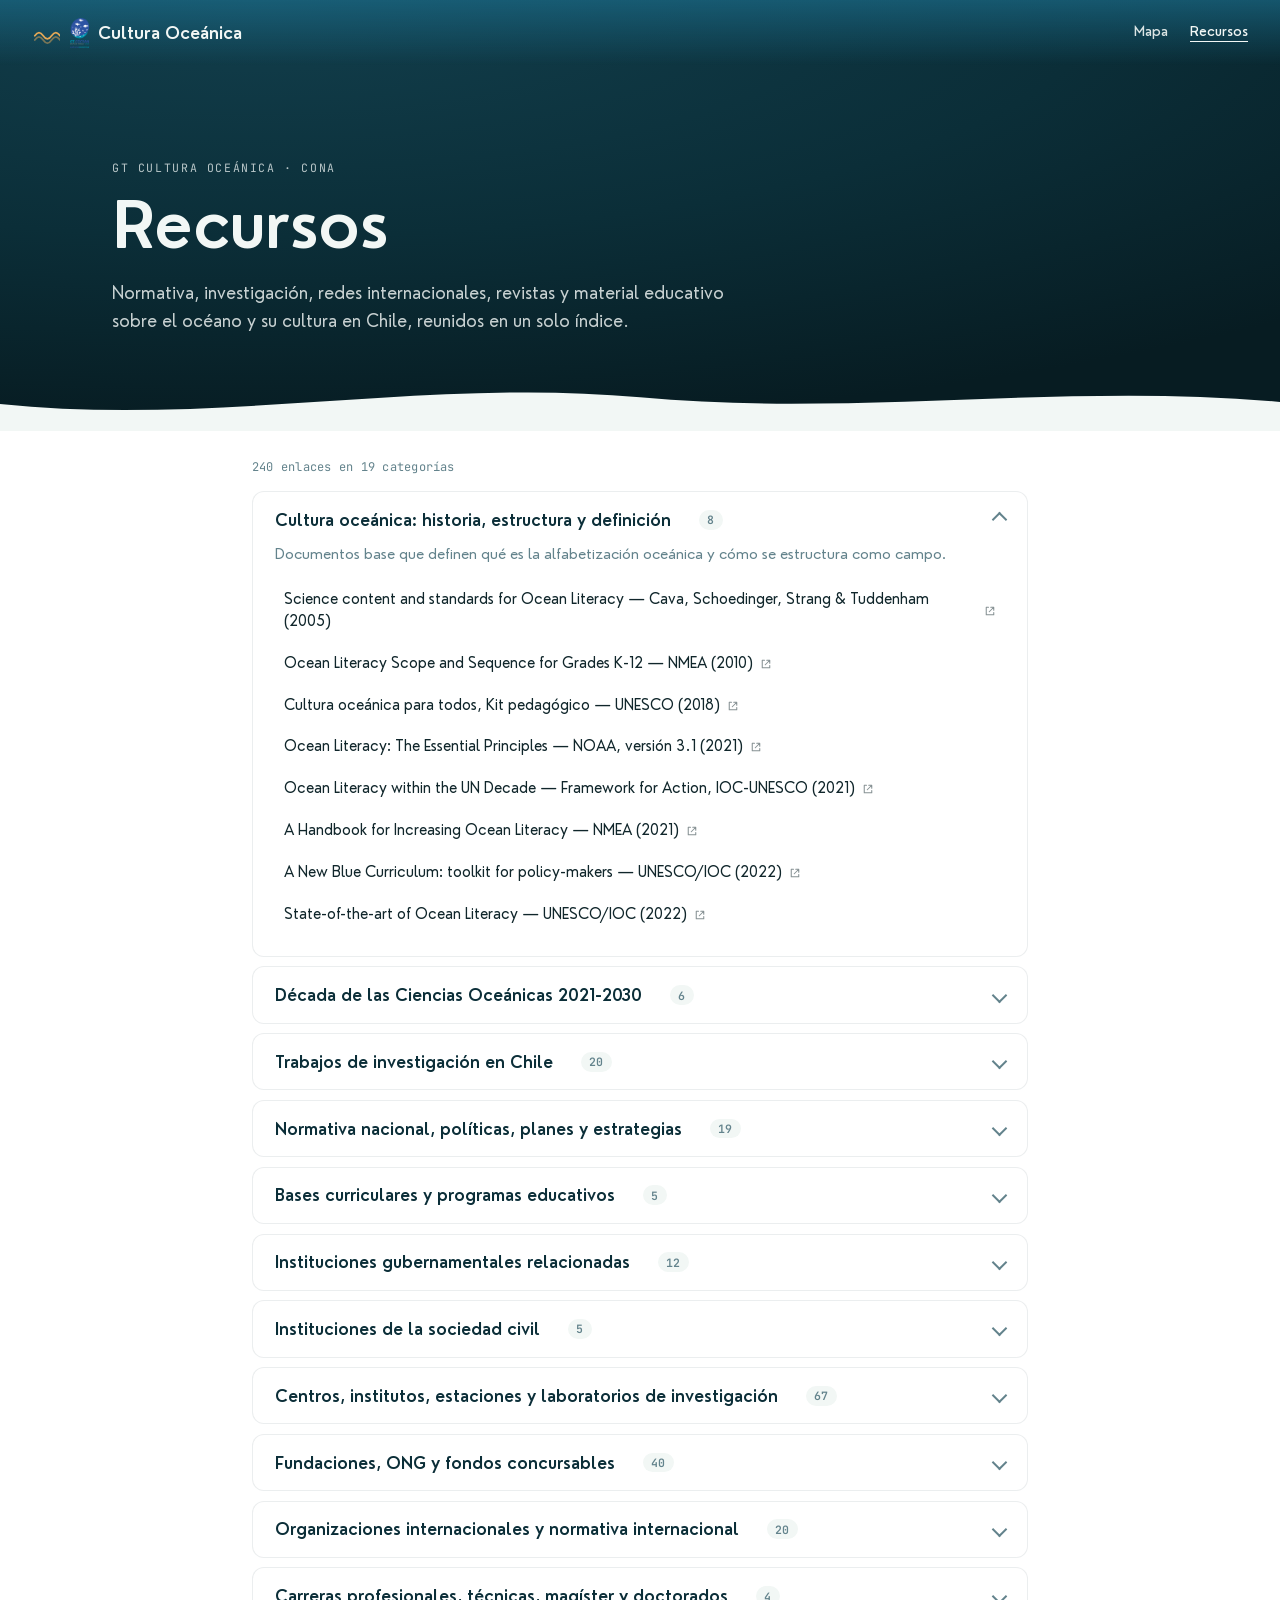
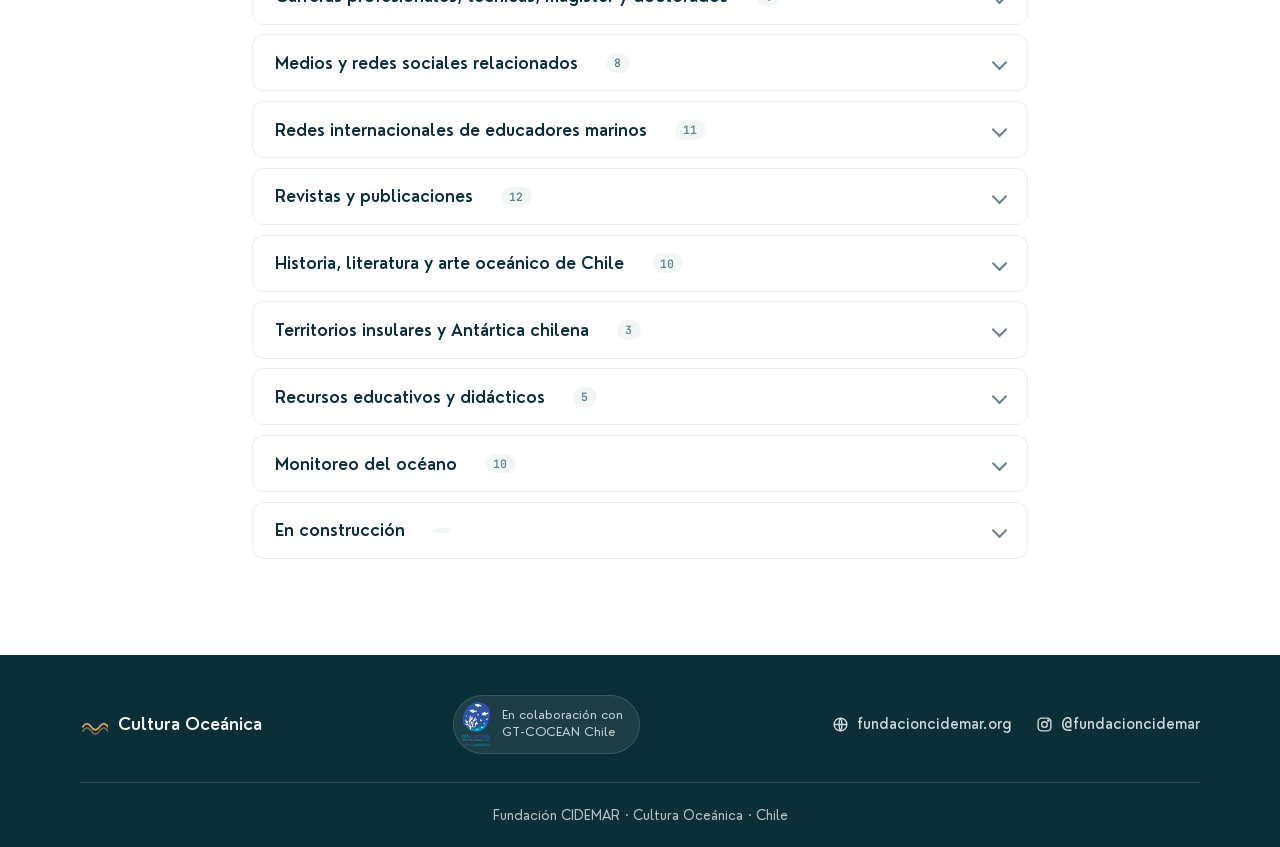
==== commit e269a78e: "azul calipso remover el viejo link logo arriba" ====
--- a/recursos.html
+++ b/recursos.html
@@ -28,10 +28,10 @@
       <path d="M4 24c4-6 8-6 12 0s8 6 12 0s8-6 12 0" fill="none" stroke="currentColor" stroke-width="2.5" stroke-linecap="round"/>
       <path d="M4 30c4-6 8-6 12 0s8 6 12 0s8-6 12 0" fill="none" stroke="currentColor" stroke-width="2.5" stroke-linecap="round" opacity="0.5"/>
     </svg>
+    <img class="brand-partner-logo" src="images/gt-cocean-logo.png" alt="GT-COCEAN">
     <span>Cultura Oceánica</span>
   </a>
   <nav class="site-nav">
-    <a href="index.html#nosotros">Sobre nosotros</a>
     <a href="index.html#mapa">Mapa</a>
     <a href="recursos.html" class="is-active">Recursos</a>
   </nav>
@@ -100,4 +100,4 @@
 <script src="resources-data.js"></script>
 <script src="recursos.js"></script>
 </body>
-</html>+</html>
--- a/style.css
+++ b/style.css
@@ -1,41 +1,41 @@
 @font-face{
   font-family: "Nourd";
-  src: url("fonts/nourd-light.ttf") format("truetype");
+  src: url("fonts/nourd_light.ttf") format("truetype");
   font-weight: 300;
   font-style: normal;
   font-display: swap;
 }
 @font-face{
   font-family: "Nourd";
-  src: url("fonts/nourd-regular.ttf") format("truetype");
+  src: url("fonts/nourd_regular.ttf") format("truetype");
   font-weight: 400;
   font-style: normal;
   font-display: swap;
 }
 @font-face{
   font-family: "Nourd";
-  src: url("fonts/nourd-medium.ttf") format("truetype");
+  src: url("fonts/nourd_medium.ttf") format("truetype");
   font-weight: 500;
   font-style: normal;
   font-display: swap;
 }
 @font-face{
   font-family: "Nourd";
-  src: url("fonts/nourd-semibold.ttf") format("truetype");
+  src: url("fonts/nourd_semi_bold.ttf") format("truetype");
   font-weight: 600;
   font-style: normal;
   font-display: swap;
 }
 @font-face{
   font-family: "Nourd";
-  src: url("fonts/nourd-bold.ttf") format("truetype");
+  src: url("fonts/nourd_bold.ttf") format("truetype");
   font-weight: 700;
   font-style: normal;
   font-display: swap;
 }
 @font-face{
   font-family: "Nourd";
-  src: url("fonts/nourd-heavy.ttf") format("truetype");
+  src: url("fonts/nourd_heavy.ttf") format("truetype");
   font-weight: 800;
   font-style: normal;
   font-display: swap;
@@ -44,6 +44,7 @@
 :root{
   --color-abyss: #0B2E38;
   --color-ocean: #12586E;
+  --color-calypso: #1C6E8C;
   --color-foam:  #F2F7F5;
   --color-kelp:  #3D7A5C;
   --color-sand:  #E3A857;
@@ -102,16 +103,16 @@
   z-index: 50;
   display: flex;
   align-items: center;
-  flex-wrap: wrap;
+  flex-wrap: nowrap;
   row-gap: 0.6rem;
   justify-content: space-between;
   padding: 1.1rem 2rem;
   color: var(--color-foam);
-  background: linear-gradient(to bottom, rgba(11,46,56,0.55), rgba(11,46,56,0));
+  background: linear-gradient(to bottom, rgba(28,110,140,0.65), rgba(28,110,140,0));
   transition: background 0.3s ease, backdrop-filter 0.3s ease;
 }
 .site-header.is-scrolled{
-  background: rgba(11,46,56,0.92);
+  background: rgba(20,90,115,0.94);
   backdrop-filter: blur(6px);
 }
 
@@ -125,12 +126,12 @@
   font-size: 1.05rem;
 }
 .brand-mark{ width: 28px; height: 28px; color: var(--color-sand); flex-shrink: 0; }
+.brand-partner-logo{ height: 30px; width: auto; flex-shrink: 0; }
 
 .brand-text{
   display: flex;
-  flex-direction: column;
+  align-items: center;
   gap: 0.15rem;
-  line-height: 1.1;
 }
 .brand-kicker{
   font-family: var(--font-mono);
@@ -164,7 +165,7 @@
 --------------------------------------------------- */
 .hero{
   position: relative;
-  min-height: 92vh;
+  min-height: 45vh;
   display: flex;
   align-items: center;
   justify-content: center;
@@ -187,9 +188,8 @@
 }
 
 .hero h1{
-  font-size: clamp(3rem, 8vw, 5.5rem);
-  line-height: 0.98;
-  margin-bottom: 1.5rem;
+  white-space: nowrap;
+  font-size: clamp(2.5rem, 6vw, 5rem);
 }
 
 .hero-lede{
@@ -252,7 +252,7 @@
 .map-intro{ max-width: 60ch; margin-bottom: 2rem; }
 .map-intro h2{
   font-size: clamp(1.9rem, 3.4vw, 2.6rem);
-  color: var(--color-abyss);
+  color: var(--color-calypso);
   margin-bottom: 1rem;
 }
 .map-intro p{
@@ -394,7 +394,7 @@
 .resources-teaser-text{ max-width: 56ch; }
 .resources-teaser-text h2{
   font-size: clamp(1.6rem, 2.8vw, 2.1rem);
-  color: var(--color-abyss);
+  color: var(--color-calypso);
   margin: 0.4rem 0 0.75rem;
 }
 .resources-teaser-text p{
@@ -420,7 +420,7 @@
 }
 .principles-intro h2{
   font-size: clamp(1.9rem, 3.4vw, 2.6rem);
-  color: var(--color-abyss);
+  color: var(--color-calypso);
 }
 
 .principles-grid{
@@ -825,7 +825,7 @@
 }
 
 .portal-text h2{
-    color:var(--color-abyss);
+    color:var(--color-calypso);
     font-size:clamp(1.9rem, 3.4vw, 2.6rem);
     margin-bottom:1rem;
 }
@@ -891,7 +891,7 @@
 }
 
 .why-group h2{
-    color:var(--color-abyss);
+    color:var(--color-calypso);
     font-size:clamp(1.9rem, 3.4vw, 2.6rem);
     margin-bottom:1.5rem;
 }
@@ -933,7 +933,7 @@
 }
 
 .members-header h2{
-    color:var(--color-abyss);
+    color:var(--color-calypso);
     font-size:clamp(1.9rem, 3.4vw, 2.6rem);
 }
 
@@ -1006,7 +1006,7 @@
 }
 
 .action-lines-header h2{
-    color:var(--color-abyss);
+    color:var(--color-calypso);
     font-size:clamp(1.9rem, 3.4vw, 2.6rem);
 }
 
@@ -1055,7 +1055,7 @@
 }
 
 .news-header h2{
-    color:var(--color-abyss);
+    color:var(--color-calypso);
     font-size:clamp(1.9rem, 3.4vw, 2.6rem);
 }
 
@@ -1075,6 +1075,17 @@
     font-size:1.5rem;
 }
 
+.news-image{
+    display:block;
+    width:100%;
+    max-width:420px;
+    height:220px;
+    object-fit:cover;
+    border-radius:12px;
+    margin:0 0 1rem;
+    box-shadow:0 8px 20px rgba(11,46,56,.12);
+}
+
 .news-card p{
     margin:0 0 1rem;
     color:#33484D;
@@ -1089,4 +1100,36 @@
 
 .news-card a:hover{
     text-decoration:underline;
+}
+
+.news-image{
+  display:block;
+  width:100%;
+  max-height:220px;
+  margin:16px 0;
+  object-fit:cover;
+  border-radius:12px;
+}
+
+/* ----------------------------------------
+   Responsive (MÓVIL)
+---------------------------------------- */
+@media (max-width: 900px){
+
+  .site-nav{
+    display: none;
+  }
+
+  .site-header{
+    padding: 0.8rem 1rem;
+  }
+
+  .hero h1{
+    font-size: 2.5rem;
+    line-height: 1.1;
+  }
+
+  .hero{
+    padding-top: 120px;
+  }
 }
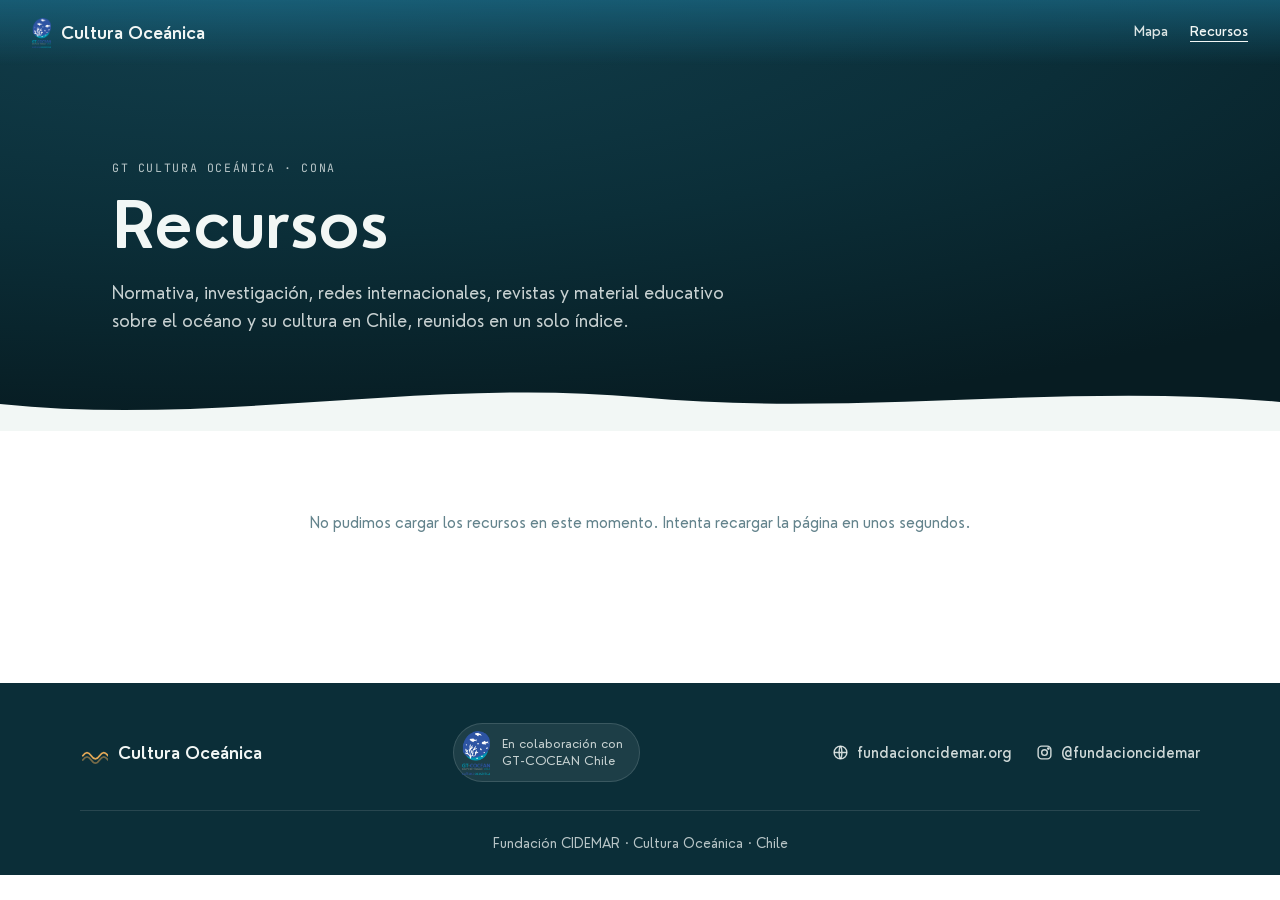
==== commit 51c83dc7: "sin ola" ====
--- a/recursos.html
+++ b/recursos.html
@@ -24,10 +24,6 @@
 
 <header class="site-header" id="siteHeader">
   <a class="brand" href="index.html">
-    <svg class="brand-mark" viewBox="0 0 40 40" aria-hidden="true">
-      <path d="M4 24c4-6 8-6 12 0s8 6 12 0s8-6 12 0" fill="none" stroke="currentColor" stroke-width="2.5" stroke-linecap="round"/>
-      <path d="M4 30c4-6 8-6 12 0s8 6 12 0s8-6 12 0" fill="none" stroke="currentColor" stroke-width="2.5" stroke-linecap="round" opacity="0.5"/>
-    </svg>
     <img class="brand-partner-logo" src="images/gt-cocean-logo.png" alt="GT-COCEAN">
     <span>Cultura Oceánica</span>
   </a>
@@ -97,7 +93,6 @@
   <p class="footer-copy">Fundación CIDEMAR &middot; Cultura Oceánica &middot; Chile</p>
 </footer>
 
-<script src="resources-data.js"></script>
 <script src="recursos.js"></script>
 </body>
 </html>
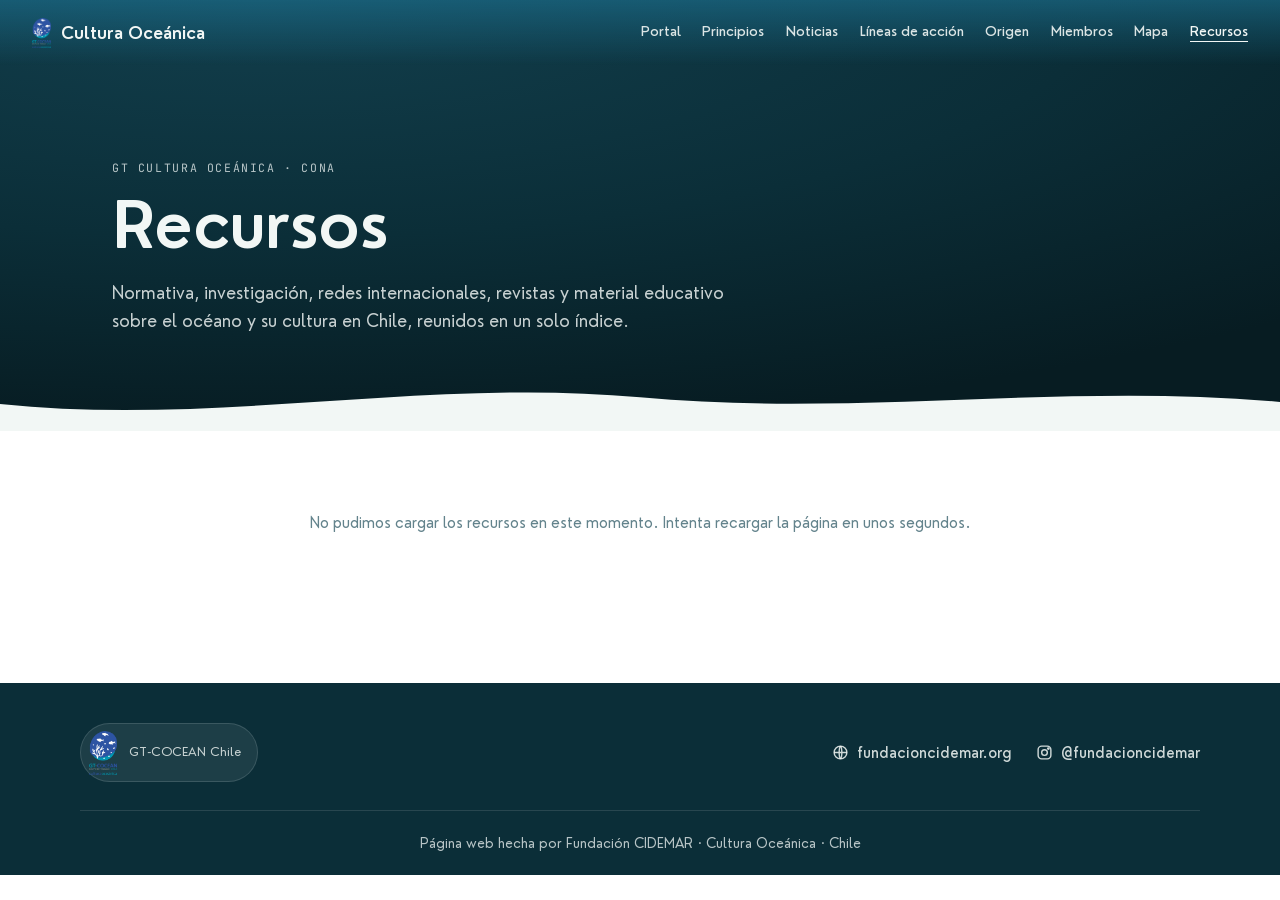
==== commit 6916307b: "menu para pagina movil menu completo en recursos Cambiar instagram logo y por quien esta hecha la pa" ====
--- a/recursos.html
+++ b/recursos.html
@@ -27,10 +27,22 @@
     <img class="brand-partner-logo" src="images/gt-cocean-logo.png" alt="GT-COCEAN">
     <span>Cultura Oceánica</span>
   </a>
-  <nav class="site-nav">
+  <nav class="site-nav" id="siteNav">
+    <a href="index.html#portal">Portal</a>
+    <a href="index.html#principios">Principios</a>
+    <a href="index.html#noticias">Noticias</a>
+    <a href="index.html#lineas-accion">Líneas de acción</a>
+    <a href="index.html#origen">Origen</a>
+    <a href="index.html#miembros">Miembros</a>
     <a href="index.html#mapa">Mapa</a>
     <a href="recursos.html" class="is-active">Recursos</a>
   </nav>
+
+  <button class="nav-toggle" id="navToggle" type="button" aria-label="Abrir menú" aria-expanded="false" aria-controls="siteNav">
+    <span></span><span></span><span></span>
+  </button>
+
+  <div class="nav-overlay" id="navOverlay"></div>
 </header>
 
 <main>
@@ -66,17 +78,9 @@
 
 <footer class="site-footer">
   <div class="footer-inner">
-    <a class="brand brand--footer" href="index.html">
-      <svg class="brand-mark" viewBox="0 0 40 40" aria-hidden="true">
-        <path d="M4 24c4-6 8-6 12 0s8 6 12 0s8-6 12 0" fill="none" stroke="currentColor" stroke-width="2.5" stroke-linecap="round"/>
-        <path d="M4 30c4-6 8-6 12 0s8 6 12 0s8-6 12 0" fill="none" stroke="currentColor" stroke-width="2.5" stroke-linecap="round" opacity="0.5"/>
-      </svg>
-      <span>Cultura Oceánica</span>
-    </a>
-
     <div class="footer-partner">
       <img src="images/gt-cocean-logo.png" alt="GT-COCEAN · Grupo de Trabajo Cultura Oceánica Chile" width="192" height="300">
-      <span>En colaboración con<br>GT&#8209;COCEAN Chile</span>
+      <span>GT&#8209;COCEAN Chile</span>
     </div>
 
     <div class="footer-contact">
@@ -84,13 +88,13 @@
         <svg viewBox="0 0 24 24" fill="none" stroke="currentColor" stroke-width="2"><circle cx="12" cy="12" r="9"/><path d="M3 12h18M12 3c2.5 2.7 2.5 15.3 0 18M12 3c-2.5 2.7-2.5 15.3 0 18"/></svg>
         fundacioncidemar.org
       </a>
-      <a href="https://www.instagram.com/fundacioncidemar/" target="_blank" rel="noopener">
+      <a href="https://www.instagram.com/culturaoceanica.cl/" target="_blank" rel="noopener">
         <svg viewBox="0 0 24 24" fill="none" stroke="currentColor" stroke-width="2"><rect x="3" y="3" width="18" height="18" rx="5"/><circle cx="12" cy="12" r="4"/><circle cx="17.5" cy="6.5" r="1"/></svg>
         @fundacioncidemar
       </a>
     </div>
   </div>
-  <p class="footer-copy">Fundación CIDEMAR &middot; Cultura Oceánica &middot; Chile</p>
+  <p class="footer-copy">Página web hecha por Fundación CIDEMAR &middot; Cultura Oceánica &middot; Chile</p>
 </footer>
 
 <script src="recursos.js"></script>
--- a/style.css
+++ b/style.css
@@ -159,6 +159,48 @@
   transition: border-color 0.2s ease;
 }
 .site-nav a:hover{ border-color: currentColor; }
+
+/* ---------------------------------------------------
+   Mobile menu toggle (hamburger) + off-canvas nav
+--------------------------------------------------- */
+.nav-toggle{
+  display: none;
+  flex-direction: column;
+  justify-content: center;
+  align-items: center;
+  gap: 5px;
+  width: 40px;
+  height: 40px;
+  padding: 0;
+  border: none;
+  background: transparent;
+  color: inherit;
+  cursor: pointer;
+  flex-shrink: 0;
+  z-index: 61;
+}
+.nav-toggle span{
+  display: block;
+  width: 24px;
+  height: 2px;
+  border-radius: 2px;
+  background: currentColor;
+  transition: transform 0.25s ease, opacity 0.2s ease;
+}
+.nav-toggle[aria-expanded="true"] span:nth-child(1){ transform: translateY(7px) rotate(45deg); }
+.nav-toggle[aria-expanded="true"] span:nth-child(2){ opacity: 0; }
+.nav-toggle[aria-expanded="true"] span:nth-child(3){ transform: translateY(-7px) rotate(-45deg); }
+
+.nav-overlay{
+  display: none;
+  position: fixed;
+  inset: 0;
+  background: rgba(7,20,25,0.5);
+  z-index: 55;
+}
+.nav-overlay.is-open{ display: block; }
+
+body.nav-locked{ overflow: hidden; }
 
 /* ---------------------------------------------------
    Hero
@@ -506,7 +548,6 @@
   padding-bottom: 1.75rem;
   border-bottom: 1px solid rgba(242,247,245,0.12);
 }
-.brand--footer{ color: var(--color-foam); }
 .footer-contact{
   display: flex;
   gap: 1.5rem;
@@ -1116,8 +1157,39 @@
 ---------------------------------------- */
 @media (max-width: 900px){
 
+  .nav-toggle{
+    display: flex;
+  }
+
   .site-nav{
-    display: none;
+    position: fixed;
+    top: 0;
+    right: 0;
+    height: 100vh;
+    width: min(78vw, 320px);
+    margin: 0;
+    background: rgba(11,46,56,0.98);
+    backdrop-filter: blur(8px);
+    flex-direction: column;
+    flex-wrap: nowrap;
+    align-items: flex-start;
+    justify-content: flex-start;
+    gap: 0;
+    padding: 6rem 1.75rem 2rem;
+    transform: translateX(100%);
+    transition: transform 0.3s ease;
+    z-index: 60;
+    color: var(--color-foam);
+  }
+  .site-nav.is-open{
+    transform: translateX(0);
+  }
+  .site-nav a{
+    width: 100%;
+    padding: 0.9rem 0;
+    font-size: 1rem;
+    border-bottom: 1px solid rgba(242,247,245,0.12);
+    opacity: 1;
   }
 
   .site-header{
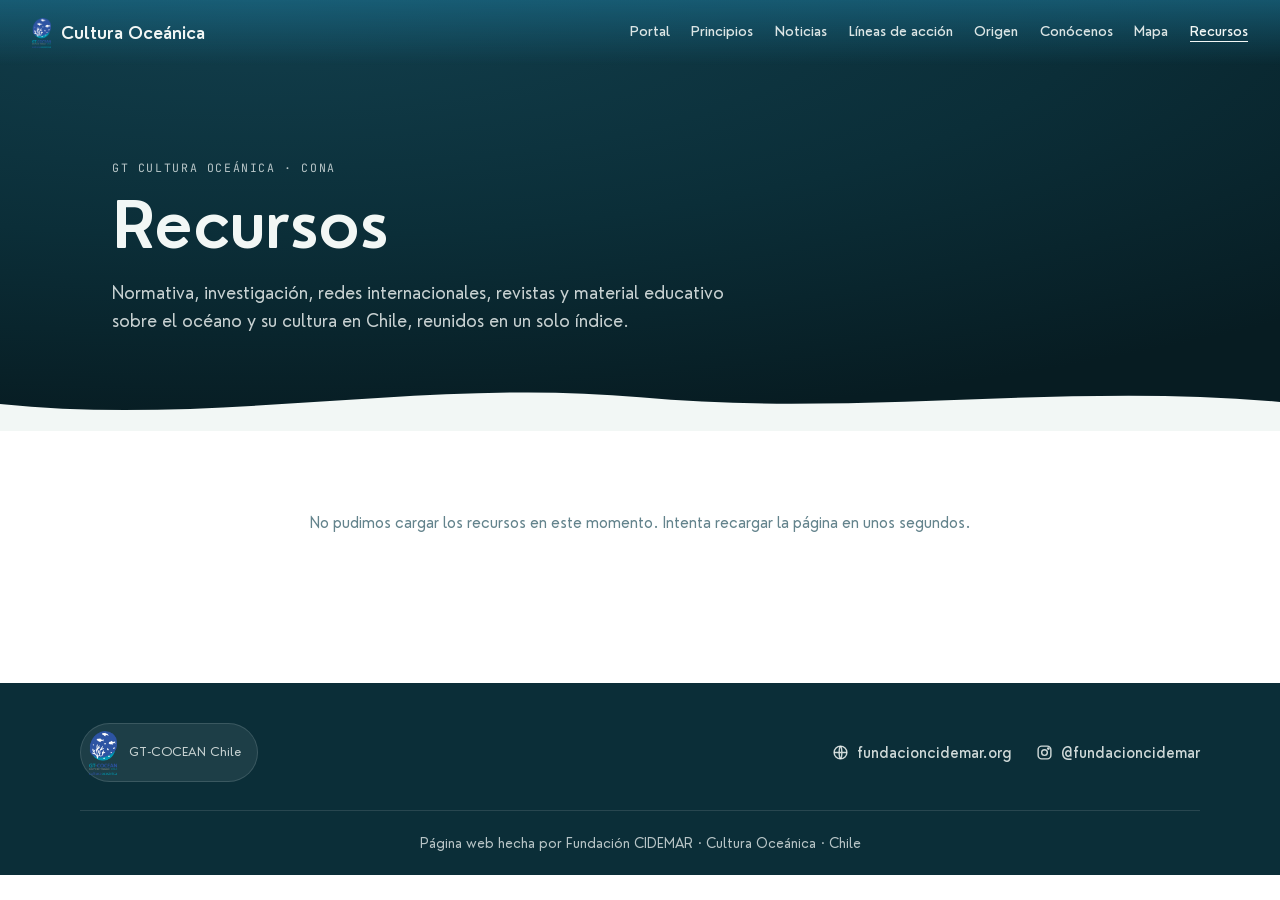
==== commit cc3d7e98: "agregar conocenos" ====
--- a/recursos.html
+++ b/recursos.html
@@ -33,7 +33,7 @@
     <a href="index.html#noticias">Noticias</a>
     <a href="index.html#lineas-accion">Líneas de acción</a>
     <a href="index.html#origen">Origen</a>
-    <a href="index.html#miembros">Miembros</a>
+    <a href="conocenos.html">Conócenos</a>
     <a href="index.html#mapa">Mapa</a>
     <a href="recursos.html" class="is-active">Recursos</a>
   </nav>
--- a/style.css
+++ b/style.css
@@ -1004,6 +1004,24 @@
     box-shadow:0 18px 36px rgba(11,46,56,.20);
 }
 
+.member-avatar-fallback{
+    width:220px;
+    height:220px;
+    margin:0 auto;
+    display:flex;
+    align-items:center;
+    justify-content:center;
+    border-radius:16px;
+    border:5px solid #fff;
+    box-shadow:0 12px 28px rgba(11,46,56,.14);
+    background:var(--color-ocean);
+    color:#fff;
+    font-family:var(--font-display);
+    font-weight:600;
+    font-size:2.6rem;
+    letter-spacing:0.02em;
+}
+
 .member-card h3{
     margin-top:1rem;
     font-family:var(--font-display);
@@ -1013,6 +1031,34 @@
     letter-spacing:-0.01em;
 }
 
+.member-cv-link{
+    display:inline-flex;
+    align-items:center;
+    gap:0.35rem;
+    margin-top:0.6rem;
+    padding:0.4rem 0.95rem;
+    border-radius:999px;
+    background:rgba(18,88,110,0.08);
+    color:var(--color-ocean);
+    font-size:0.85rem;
+    font-weight:600;
+    text-decoration:none;
+    transition:background 0.2s ease;
+}
+.member-cv-link:hover{
+    background:rgba(18,88,110,0.16);
+}
+
+.members-status{
+    text-align:center;
+    font-family:var(--font-mono);
+    font-size:0.85rem;
+    color:var(--color-mist);
+    margin-top:2rem;
+}
+.members-status.is-hidden{ display:none; }
+.members-status.is-error{ color:#A6432F; }
+
 @media (max-width:900px){
     .members-grid{
         grid-template-columns:repeat(2,1fr);
@@ -1024,9 +1070,13 @@
         grid-template-columns:1fr;
     }
 
-    .member-card img{
+    .member-card img,
+    .member-avatar-fallback{
         width:180px;
         height:180px;
+    }
+    .member-avatar-fallback{
+        font-size:2.1rem;
     }
 }
 
